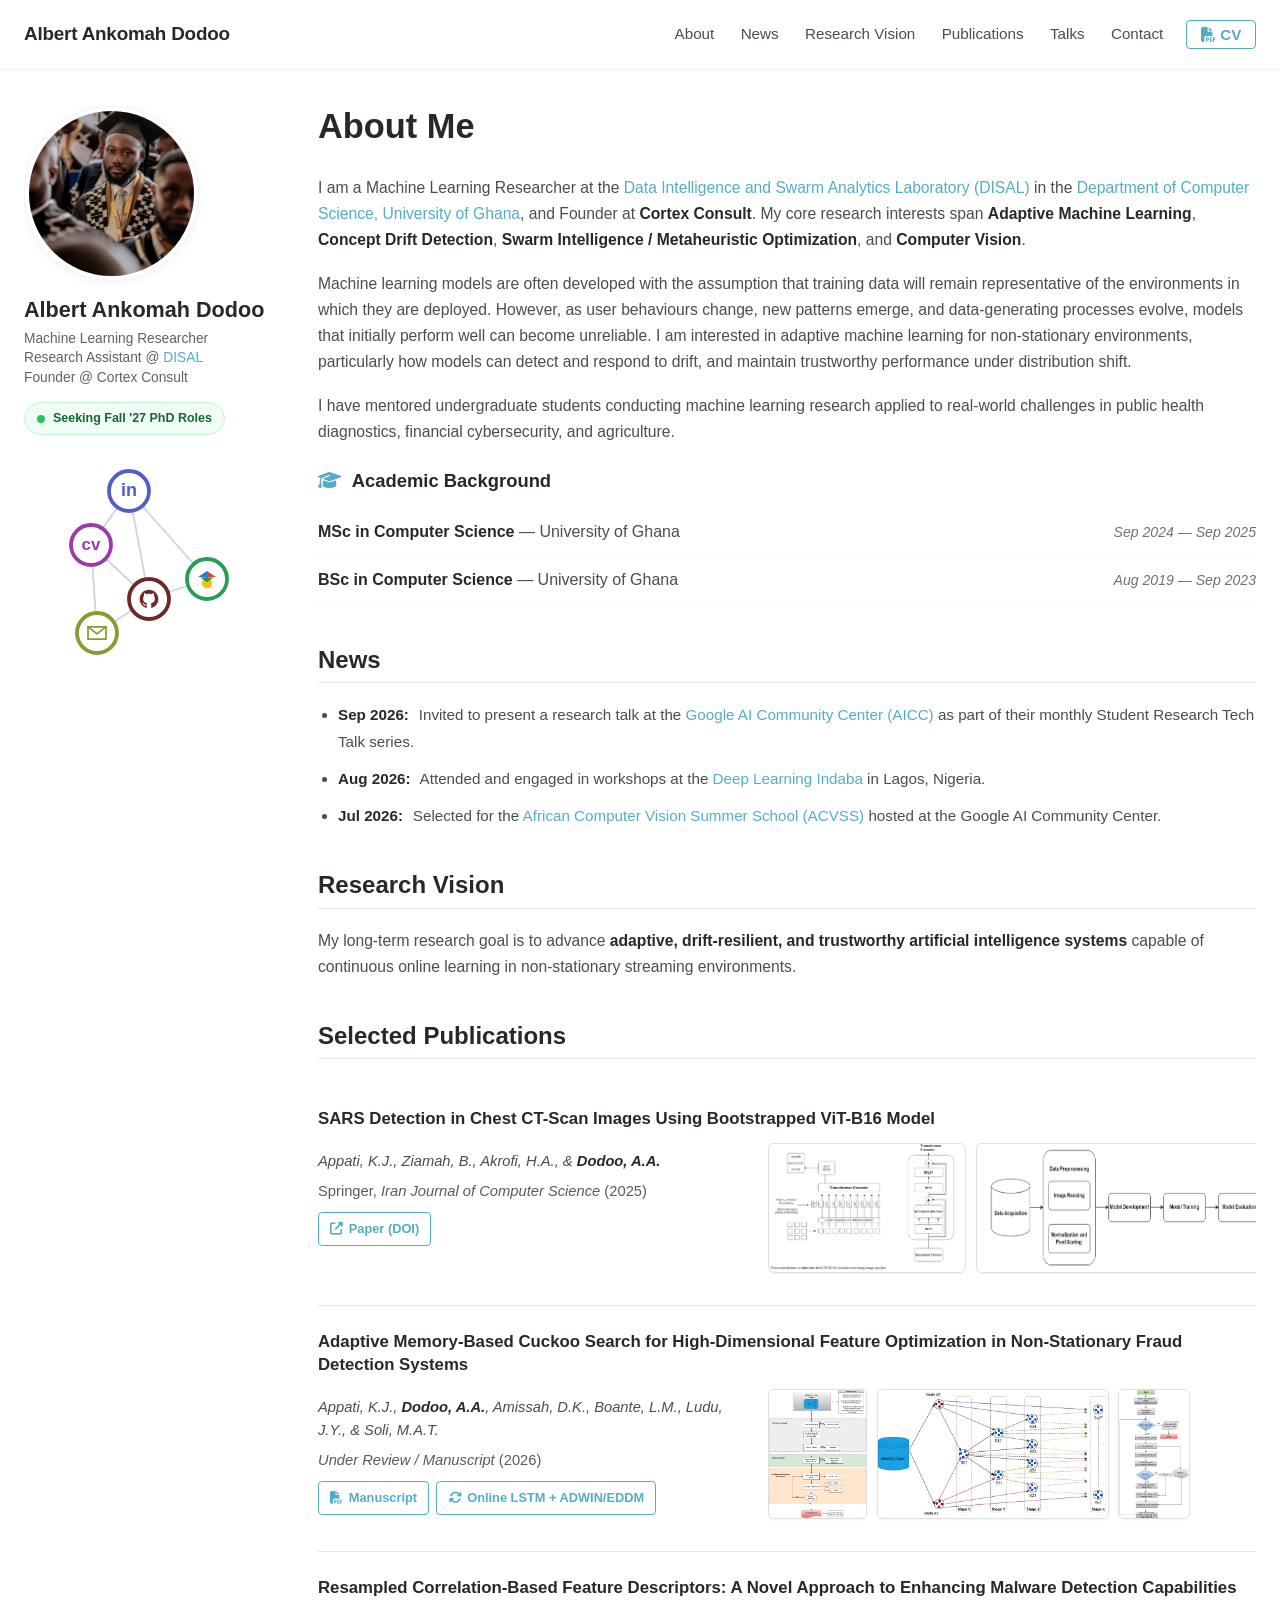
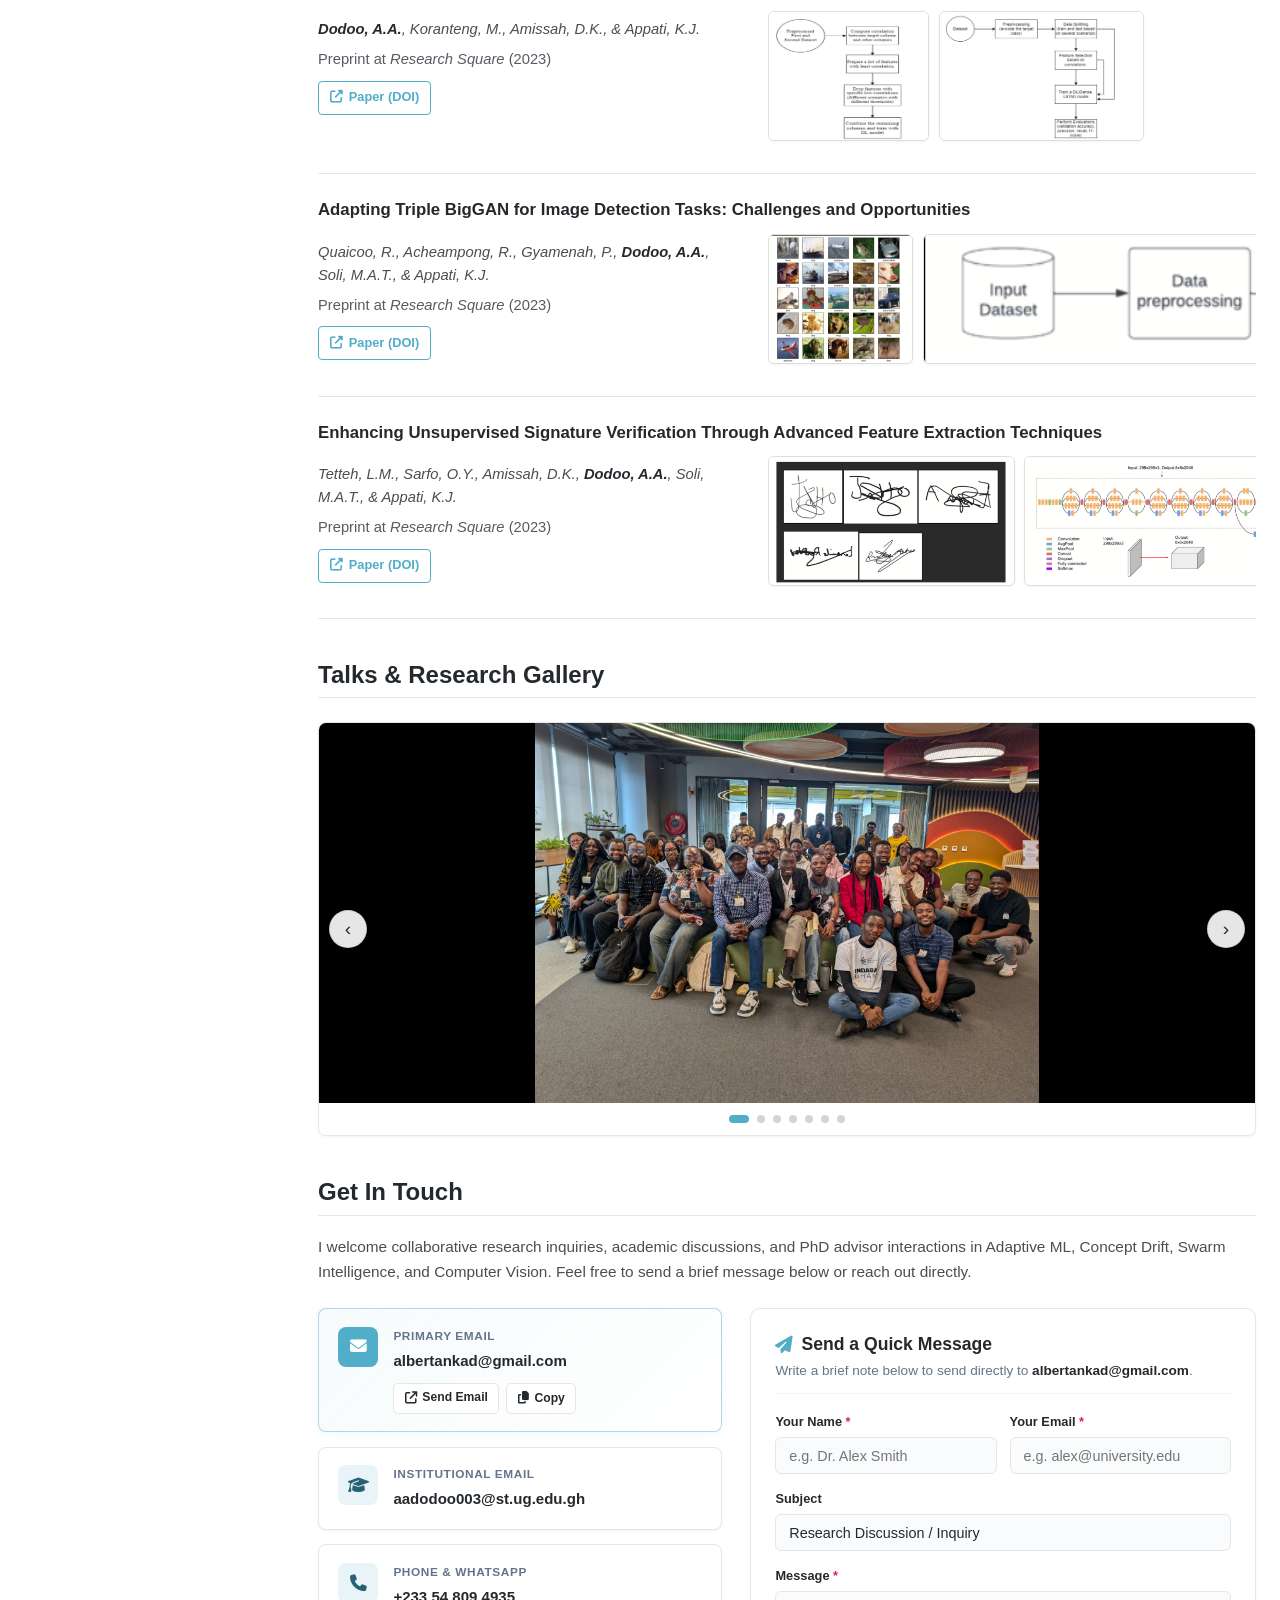
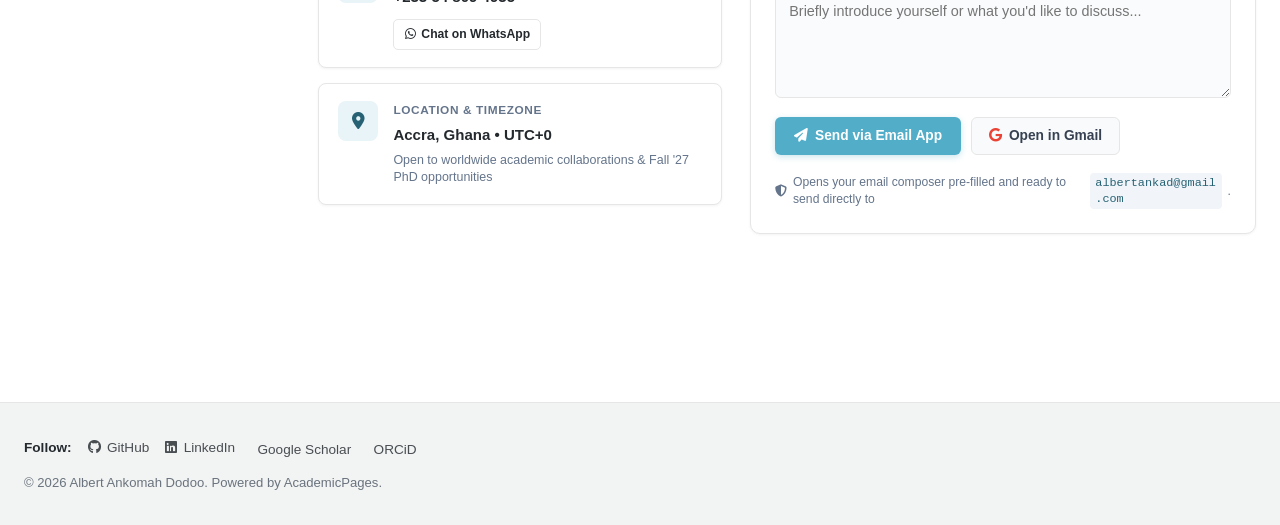
==== index.html @ daed8f9b "Add project gallery images to BigGAN and Signature Verification publications" ====
<!DOCTYPE html>
<html lang="en">

<head>
    <meta charset="utf-8">
    <meta name="viewport" content="width=device-width, initial-scale=1.0">
    <title>About Me - Albert Ankomah Dodoo</title>
    <meta name="description" content="Academic portfolio and research profile of Albert Ankomah Dodoo — Machine Learning Researcher specializing in Adaptive Learning, Concept Drift, Swarm Intelligence, and Computer Vision.">
    <meta name="author" content="Albert Ankomah Dodoo">

    <!-- Open Graph SEO -->
    <meta property="og:locale" content="en-US">
    <meta property="og:site_name" content="Albert Ankomah Dodoo">
    <meta property="og:title" content="About Me - Albert Ankomah Dodoo">
    <meta property="og:description" content="Machine Learning Researcher | Adaptive ML, Swarm Intelligence, Concept Drift Detection, and Computer Vision. Exploring Fall '27 PhD Opportunities.">
    <meta property="og:type" content="website">

    <!-- Font Awesome & Academicons -->
    <link rel="stylesheet" href="https://cdnjs.cloudflare.com/ajax/libs/font-awesome/6.5.1/css/all.min.css" integrity="sha512-DTOQO9RWCH3ppGqcWaEA1BIZOC6xxalwEsw9c2QQeAIftl+Vegovlnee1c9QX4TctnWMn13TZye+giMm8e2LwA==" crossorigin="anonymous" referrerpolicy="no-referrer" />
    <link rel="stylesheet" href="https://cdn.jsdelivr.net/gh/jpswalsh/academicons@1/css/academicons.min.css">

    <!-- Anti-Cache Meta Tags -->
    <meta http-equiv="Cache-Control" content="no-cache, no-store, must-revalidate">
    <meta http-equiv="Pragma" content="no-cache">
    <meta http-equiv="Expires" content="0">

    <!-- Main Stylesheet (Versioned to break browser caching) -->
    <link rel="stylesheet" href="style.css?v=4.2">
</head>

<body>
    <!-- Top Fixed Masthead (Navbar) -->
    <div class="masthead">
        <div class="masthead__inner-wrap">
            <div class="masthead__menu">
                <nav id="site-nav" class="greedy-nav">
                    <a class="masthead-title" href="#">Albert Ankomah Dodoo</a>
                    <button class="nav-toggle-btn" id="nav-toggle-btn" aria-label="Toggle navigation menu">
                        <i class="fas fa-bars"></i>
                    </button>
                    <ul class="visible-links" id="nav-menu">
                        <li><a href="#about">About</a></li>
                        <li><a href="#news">News</a></li>
                        <li><a href="#research-vision">Research Vision</a></li>
                        <li><a href="#publications">Publications</a></li>
                        <li><a href="#talks">Talks</a></li>
                        <li><a href="#contact">Contact</a></li>
                        <li><a href="Curriculum Vitae_Albert Ankomah Dodoo.pdf" target="_blank" class="cv-link-btn"><i class="fas fa-file-pdf"></i> CV</a></li>
                    </ul>
                </nav>
            </div>
        </div>
    </div>

    <!-- Main Layout: Sticky Sidebar + Main Reading Content -->
    <div id="main" role="main">
        <!-- Sticky Author Sidebar -->
        <aside class="sidebar sticky">
            <div class="sidebar-inner-wrap" itemscope itemtype="http://schema.org/Person">
                <div class="author__avatar">
                    <img src="Grad.jpeg" alt="Albert Ankomah Dodoo" itemprop="image">
                </div>

                <div class="author__content">
                    <h3 class="author__name" itemprop="name">Albert Ankomah Dodoo</h3>
                    <p class="author__bio" itemprop="description">
                        Machine Learning Researcher<br>
                        Research Assistant @ <a href="https://disal.org/" target="_blank" rel="noopener">DISAL</a><br>
                        Founder @ Cortex Consult
                    </p>
                    <div class="phd-badge" title="Actively exploring PhD positions">
                        <span class="status-dot"></span>
                        <span>Seeking Fall '27 PhD Roles</span>
                    </div>
                </div>
                <!-- Interactive Constellation Network Graph -->
                <div class="constellation-widget" id="constellation-widget">
                    <div class="constellation-widget__canvas-wrap">
                        <canvas id="constellation-canvas" width="240" height="205" role="application" aria-label="Interactive contact and social network. Drag nodes to interact, click to open profile."></canvas>
                        <div id="constellation-tooltip" class="constellation-tooltip" aria-hidden="true"></div>
                    </div>

                </div>

                <!-- Accessible Links for SEO & Screen Readers -->
                <div class="sr-only">
                    <ul>
                        <li><a href="https://www.linkedin.com/in/albert-ankomah-dodoo/">LinkedIn</a></li>
                        <li><a href="Curriculum Vitae_Albert Ankomah Dodoo.pdf">Curriculum Vitae</a></li>
                        <li><a href="https://scholar.google.com/citations?user=8UJVMjUAAAAJ&hl=en&oi=ao">Google Scholar</a></li>
                        <li><a href="https://github.com/nanafork">GitHub</a></li>
                        <li><a href="mailto:albertankad@gmail.com">Email</a></li>
                        <li><a href="https://orcid.org/my-orcid?orcid=0009-0005-5912-2699">ORCiD</a></li>
                    </ul>
                </div>
            </div>
        </aside>

        <!-- Main Page Content -->
        <article class="page" itemscope itemtype="http://schema.org/CreativeWork">
            <div class="page__inner-wrap">
                <header>
                    <h1 class="page__title" id="about" itemprop="headline">About Me</h1>
                </header>

                <section class="page__content" itemprop="text">
                    <!-- Bio Introduction -->
                    <p>
                        I am a Machine Learning Researcher at the <a href="https://disal.org/" target="_blank" rel="noopener">Data Intelligence and Swarm Analytics Laboratory (DISAL)</a> in the <a href="https://dcs.ug.edu.gh/" target="_blank" rel="noopener">Department of Computer Science, University of Ghana</a>, and Founder at <strong>Cortex Consult</strong>. My core research interests span <strong>Adaptive Machine Learning</strong>, <strong>Concept Drift Detection</strong>, <strong>Swarm Intelligence / Metaheuristic Optimization</strong>, and <strong>Computer Vision</strong>.
                    </p>
                    <p>
                        Machine learning models are often developed with the assumption that training data will remain representative of the environments in which they are deployed. However, as user behaviours change, new patterns emerge, and data-generating processes evolve, models that initially perform well can become unreliable. I am interested in adaptive machine learning for non-stationary environments, particularly how models can detect and respond to drift, and maintain trustworthy performance under distribution shift.
                    </p>
                    <p>
                        I have mentored undergraduate students conducting machine learning research applied to real-world challenges in public health diagnostics, financial cybersecurity, and agriculture.
                    </p>

                    <!-- Academic Background -->
                    <div class="academic-background">
                        <h3 style="margin-top: 1.5rem; margin-bottom: 0.5rem;"><i class="fa-solid fa-graduation-cap" style="color: var(--primary-color); margin-right: 0.4rem;"></i> Academic Background</h3>
                        <ul class="academic-list">
                            <li class="academic-item">
                                <div>
                                    <span class="academic-degree">MSc in Computer Science</span> &mdash;
                                    <span class="academic-sub">University of Ghana</span>
                                </div>
                                <span class="academic-date">Sep 2024 &mdash; Sep 2025</span>
                            </li>
                            <li class="academic-item">
                                <div>
                                    <span class="academic-degree">BSc in Computer Science</span> &mdash;
                                    <span class="academic-sub">University of Ghana</span>
                                </div>
                                <span class="academic-date">Aug 2019 &mdash; Sep 2023</span>
                            </li>
                        </ul>
                    </div>

                    <!-- News Section -->
                    <h2 id="news" class="section-anchor">News</h2>
                    <ul class="news-list">
                        <li>
                            <span class="news-date">Sep 2026:</span>
                            Invited to present a research talk at the <a href="https://research.google/" target="_blank" rel="noopener">Google AI Community Center (AICC)</a> as part of their monthly Student Research Tech Talk series.
                        </li>
                        <li>
                            <span class="news-date">Aug 2026:</span>
                            Attended and engaged in workshops at the <a href="https://deeplearningindaba.com/" target="_blank" rel="noopener">Deep Learning Indaba</a> in Lagos, Nigeria.
                        </li>
                        <li>
                            <span class="news-date">Jul 2026:</span>
                            Selected for the <a href="https://www.acvss.ai/" target="_blank" rel="noopener">African Computer Vision Summer School (ACVSS)</a> hosted at the Google AI Community Center.
                        </li>
                    </ul>

                    <!-- Research Vision Section -->
                    <h2 id="research-vision" class="section-anchor">Research Vision</h2>
                    <p>
                        My long-term research goal is to advance <strong>adaptive, drift-resilient, and trustworthy artificial intelligence systems</strong> capable of continuous online learning in non-stationary streaming environments.
                    </p>

                    <!-- Selected Publications Section -->
                    <h2 id="publications" class="section-anchor">Selected Publications</h2>
                    <div class="selected-publications">

                        <!-- Publication 1 -->
                        <article class="publication">
                            <h4 class="publication__title">SARS Detection in Chest CT-Scan Images Using Bootstrapped ViT-B16 Model</h4>
                            <div class="publication__info">
                                <p class="pub-authors">
                                    <i>Appati, K.J., Ziamah, B., Akrofi, H.A., &amp; <strong>Dodoo, A.A.</strong></i>
                                </p>
                                <p class="pub-venue">
                                    Springer, <em>Iran Journal of Computer Science</em> (2025)
                                </p>
                                <div class="pub-links">
                                    <a href="https://doi.org/10.1007/s42044-025-00231-1" target="_blank" rel="noopener" class="pub-link-badge">
                                        <i class="fas fa-external-link-alt"></i> Paper (DOI)
                                    </a>
                                </div>
                            </div>
                            <div class="project-gallery">
                                <img src="ViT Architecture.png" alt="ViT Architecture" class="enlargeable-img" title="Click to enlarge">
                                <img src="pipeline_sars.png" alt="SARS Pipeline" class="enlargeable-img" title="Click to enlarge">
                                <img src="covid ct.png" alt="Chest CT Scans" class="enlargeable-img" title="Click to enlarge">
                            </div>
                        </article>

                        <!-- Publication 2 -->
                        <article class="publication">
                            <h4 class="publication__title">Adaptive Memory-Based Cuckoo Search for High-Dimensional Feature Optimization in Non-Stationary Fraud Detection Systems</h4>
                            <div class="publication__info">
                                <p class="pub-authors">
                                    <i>Appati, K.J., <strong>Dodoo, A.A.</strong>, Amissah, D.K., Boante, L.M., Ludu, J.Y., &amp; Soli, M.A.T.</i>
                                </p>
                                <p class="pub-venue">
                                    <em>Under Review / Manuscript</em> (2026)
                                </p>
                                <div class="pub-links">
                                    <a href="Adaptive Memory Based Cuckoo Search for High Dimensional Feature Optimization in Non Stationary Fraud Detection Systems_MANUSCRIPT.pdf" target="_blank" rel="noopener" class="pub-link-badge"><i class="fas fa-file-pdf"></i> Manuscript</a>
                                    <span class="pub-link-badge"><i class="fas fa-sync-alt"></i> Online LSTM + ADWIN/EDDM</span>
                                </div>
                            </div>
                            <div class="project-gallery">
                                <img src="Pipeline-of-drift-architecture.jpg" alt="Drift Architecture Pipeline" class="enlargeable-img" title="Click to enlarge">
                                <img src="MastersRD-MAHAKIL.jpg" alt="MAHAKIL Oversampling Process" class="enlargeable-img" title="Click to enlarge">
                                <img src="MastersRD-Memory-Based-Cuckoo-Search-Optimization.jpg" alt="Memory-Based Cuckoo Search" class="enlargeable-img" title="Click to enlarge">
                            </div>
                        </article>

                        <!-- Publication 3 -->
                        <article class="publication">
                            <h4 class="publication__title">Resampled Correlation-Based Feature Descriptors: A Novel Approach to Enhancing Malware Detection Capabilities</h4>
                            <div class="publication__info">
                                <p class="pub-authors">
                                    <i><strong>Dodoo, A.A.</strong>, Koranteng, M., Amissah, D.K., &amp; Appati, K.J.</i>
                                </p>
                                <p class="pub-venue">
                                    Preprint at <em>Research Square</em> (2023)
                                </p>
                                <div class="pub-links">
                                    <a href="https://doi.org/10.21203/rs.3.rs-4219089/v1" target="_blank" rel="noopener" class="pub-link-badge">
                                        <i class="fas fa-external-link-alt"></i> Paper (DOI)
                                    </a>
                                </div>
                            </div>
                            <div class="project-gallery">
                                <img src="feature_selection.png" alt="Feature Selection Methodology" class="enlargeable-img" title="Click to enlarge">
                                <img src="methodology_correlation.png" alt="Correlation Descriptors" class="enlargeable-img" title="Click to enlarge">
                            </div>
                        </article>

                        <!-- Publication 4 -->
                        <article class="publication">
                            <h4 class="publication__title">Adapting Triple BigGAN for Image Detection Tasks: Challenges and Opportunities</h4>
                            <div class="publication__info">
                                <p class="pub-authors">
                                    <i>Quaicoo, R., Acheampong, R., Gyamenah, P., <strong>Dodoo, A.A.</strong>, Soli, M.A.T., &amp; Appati, K.J.</i>
                                </p>
                                <p class="pub-venue">
                                    Preprint at <em>Research Square</em> (2023)
                                </p>
                                <div class="pub-links">
                                    <a href="https://doi.org/10.21203/rs.3.rs-4262097/v1" target="_blank" rel="noopener" class="pub-link-badge">
                                        <i class="fas fa-external-link-alt"></i> Paper (DOI)
                                    </a>
                                </div>
                            </div>
                            <div class="project-gallery">
                                <img src="Methodology BigGAN.png" alt="Triple BigGAN Methodology" class="enlargeable-img" title="Click to enlarge">
                                <img src="Cifar 10.png" alt="CIFAR-10 Experiments" class="enlargeable-img" title="Click to enlarge">
                            </div>
                        </article>

                        <!-- Publication 5 -->
                        <article class="publication">
                            <h4 class="publication__title">Enhancing Unsupervised Signature Verification Through Advanced Feature Extraction Techniques</h4>
                            <div class="publication__info">
                                <p class="pub-authors">
                                    <i>Tetteh, L.M., Sarfo, O.Y., Amissah, D.K., <strong>Dodoo, A.A.</strong>, Soli, M.A.T., &amp; Appati, K.J.</i>
                                </p>
                                <p class="pub-venue">
                                    Preprint at <em>Research Square</em> (2023)
                                </p>
                                <div class="pub-links">
                                    <a href="https://doi.org/10.21203/rs.3.rs-4249016/v1" target="_blank" rel="noopener" class="pub-link-badge">
                                        <i class="fas fa-external-link-alt"></i> Paper (DOI)
                                    </a>
                                </div>
                            </div>
                            <div class="project-gallery">
                                <img src="sig.png" alt="Signature Verification Feature Analysis" class="enlargeable-img" title="Click to enlarge">
                                <img src="Sigveri.png" alt="Unsupervised Signature Verification Methodology" class="enlargeable-img" title="Click to enlarge">
                            </div>
                        </article>

                    </div>


                    <!-- Talks & Gallery Section -->
                    <h2 id="talks" class="section-anchor">Talks &amp; Research Gallery</h2>

                    <div class="talks-carousel">
                        <button class="carousel-nav-btn carousel-prev" id="carousel-prev" aria-label="Previous slide">&#8249;</button>
                        
                        <div class="talks-track-wrap">
                            <div class="talks-track" id="carousel-track">
                                <div class="talks-slide">
                                    <img src="AICC Research Talk 1.jpeg" alt="Research Talk at Google AICC" class="enlargeable-img">
                                </div>
                                <div class="talks-slide">
                                    <img src="AICC Research Talk 2.jpeg" alt="Interactive Research Discussion at Google AICC" class="enlargeable-img">
                                </div>
                                <div class="talks-slide">
                                    <img src="AICC Research Talk 3.jpeg" alt="Presentation Slides at Google AICC" class="enlargeable-img">
                                </div>
                                <div class="talks-slide">
                                    <img src="Research Talk 4.jpeg" alt="Academic Research Engagement" class="enlargeable-img">
                                </div>
                                <div class="talks-slide">
                                    <img src="Research Talk 5.jpeg" alt="Research Seminar Discussion" class="enlargeable-img">
                                </div>
                                <div class="talks-slide">
                                    <img src="Research Talk 6.jpeg" alt="Academic Conference Session" class="enlargeable-img">
                                </div>
                                <div class="talks-slide">
                                    <img src="Research Talk 7.jpeg" alt="Research Collaboration" class="enlargeable-img">
                                </div>
                            </div>
                        </div>

                        <button class="carousel-nav-btn carousel-next" id="carousel-next" aria-label="Next slide">&#8250;</button>

                        <div class="carousel-dots" id="carousel-dots"></div>
                    </div>

                    <!-- Contact Section -->
                    <h2 id="contact" class="section-anchor">Get In Touch</h2>
                    <p class="contact-intro">
                        I welcome collaborative research inquiries, academic discussions, and PhD advisor interactions in Adaptive ML, Concept Drift, Swarm Intelligence, and Computer Vision. Feel free to send a brief message below or reach out directly.
                    </p>

                    <div class="contact-wrapper">
                        <!-- Direct Contact Cards -->
                        <div class="contact-info-cards">
                            <!-- Primary Email Card -->
                            <div class="contact-card contact-card--primary">
                                <div class="contact-card__icon">
                                    <i class="fas fa-envelope"></i>
                                </div>
                                <div class="contact-card__content">
                                    <span class="contact-card__label">Primary Email</span>
                                    <a href="mailto:albertankad@gmail.com" class="contact-card__value">albertankad@gmail.com</a>
                                    <div class="contact-card__actions">
                                        <a href="mailto:albertankad@gmail.com" class="contact-action-btn" title="Open Mail App">
                                            <i class="fas fa-arrow-up-right-from-square"></i> Send Email
                                        </a>
                                        <button type="button" class="contact-action-btn copy-email-btn" data-email="albertankad@gmail.com" title="Copy to clipboard">
                                            <i class="fas fa-copy"></i> <span>Copy</span>
                                        </button>
                                    </div>
                                </div>
                            </div>

                            <!-- Institutional / Student Email -->
                            <div class="contact-card">
                                <div class="contact-card__icon">
                                    <i class="fas fa-graduation-cap"></i>
                                </div>
                                <div class="contact-card__content">
                                    <span class="contact-card__label">Institutional Email</span>
                                    <a href="mailto:aadodoo003@st.ug.edu.gh" class="contact-card__value">aadodoo003@st.ug.edu.gh</a>
                                </div>
                            </div>

                            <!-- Phone & WhatsApp -->
                            <div class="contact-card">
                                <div class="contact-card__icon">
                                    <i class="fas fa-phone"></i>
                                </div>
                                <div class="contact-card__content">
                                    <span class="contact-card__label">Phone &amp; WhatsApp</span>
                                    <a href="tel:+233548094935" class="contact-card__value">+233 54 809 4935</a>
                                    <div class="contact-card__actions">
                                        <a href="https://wa.me/233548094935" target="_blank" rel="noopener" class="contact-action-btn whatsapp-btn">
                                            <i class="fab fa-whatsapp"></i> Chat on WhatsApp
                                        </a>
                                    </div>
                                </div>
                            </div>

                            <!-- Location & Availability -->
                            <div class="contact-card">
                                <div class="contact-card__icon">
                                    <i class="fas fa-location-dot"></i>
                                </div>
                                <div class="contact-card__content">
                                    <span class="contact-card__label">Location &amp; Timezone</span>
                                    <span class="contact-card__value">Accra, Ghana &bull; UTC+0</span>
                                    <span class="contact-card__subtext">Open to worldwide academic collaborations &amp; Fall '27 PhD opportunities</span>
                                </div>
                            </div>
                        </div>

                        <!-- Quick Email Form -->
                        <div class="contact-form-container">
                            <div class="contact-form-header">
                                <h3><i class="fas fa-paper-plane"></i> Send a Quick Message</h3>
                                <p>Write a brief note below to send directly to <strong>albertankad@gmail.com</strong>.</p>
                            </div>

                            <form id="contact-quick-form" class="contact-form">
                                <div class="form-row">
                                    <div class="form-group">
                                        <label for="contact-name">Your Name <span class="required">*</span></label>
                                        <input type="text" id="contact-name" name="name" required placeholder="e.g. Dr. Alex Smith">
                                    </div>
                                    <div class="form-group">
                                        <label for="contact-email">Your Email <span class="required">*</span></label>
                                        <input type="email" id="contact-email" name="email" required placeholder="e.g. alex@university.edu">
                                    </div>
                                </div>

                                <div class="form-group">
                                    <label for="contact-subject">Subject</label>
                                    <input type="text" id="contact-subject" name="subject" placeholder="e.g. Research Collaboration / PhD Opportunity" value="Research Discussion / Inquiry">
                                </div>

                                <div class="form-group">
                                    <label for="contact-message">Message <span class="required">*</span></label>
                                    <textarea id="contact-message" name="message" rows="4" required placeholder="Briefly introduce yourself or what you'd like to discuss..."></textarea>
                                </div>

                                <div class="form-buttons">
                                    <button type="submit" class="btn-send-email">
                                        <i class="fas fa-paper-plane"></i> Send via Email App
                                    </button>
                                    <button type="button" id="btn-send-gmail" class="btn-send-gmail">
                                        <i class="fab fa-google"></i> Open in Gmail
                                    </button>
                                </div>
                                <p class="form-help-text">
                                    <i class="fas fa-shield-alt"></i> Opens your email composer pre-filled and ready to send directly to <code>albertankad@gmail.com</code>.
                                </p>
                            </form>
                        </div>
                    </div>
                </section>

                <footer class="page__meta"></footer>
            </div>
        </article>
    </div>

    <!-- Lightbox Modal for Full Image Zoom -->
    <div id="lightbox" class="lightbox" role="dialog" aria-modal="true" aria-label="Image Preview">
        <button class="lightbox-close" id="lightbox-close" aria-label="Close image preview">&times;</button>
        <img id="lightbox-img" src="" alt="Enlarged preview">
    </div>

    <!-- Page Footer (AcademicPages Format) -->
    <div class="page__footer">
        <footer>
            <div class="page__footer-follow">
                <ul class="social-icons">
                    <li><strong>Follow:</strong></li>
                    <li><a href="https://github.com/nanafork" target="_blank" rel="noopener"><i class="fab fa-github" aria-hidden="true"></i> GitHub</a></li>
                    <li><a href="https://www.linkedin.com/in/albert-ankomah-dodoo/" target="_blank" rel="noopener"><i class="fab fa-linkedin" aria-hidden="true"></i> LinkedIn</a></li>
                    <li><a href="https://scholar.google.com/citations?user=8UJVMjUAAAAJ&hl=en&oi=ao" target="_blank" rel="noopener"><i class="ai ai-google-scholar" aria-hidden="true"></i> Google Scholar</a></li>
                    <li><a href="https://orcid.org/my-orcid?orcid=0009-0005-5912-2699" target="_blank" rel="noopener"><i class="ai ai-orcid" aria-hidden="true"></i> ORCiD</a></li>
                </ul>
            </div>
            <div class="page__footer-copyright">
                &copy; <span id="year">2026</span> Albert Ankomah Dodoo. Powered by <a href="https://github.com/academicpages/academicpages.github.io" rel="nofollow" target="_blank">AcademicPages</a>.
            </div>
        </footer>
    </div>

    <!-- JavaScript Interactions (Versioned to break browser caching) -->
    <script src="script.js?v=4.2"></script>
</body>

</html>
---- style.css ----
/* ==========================================================================
   ACADEMICPAGES / MINIMAL MISTAKES STYLING
   Structured for Albert Ankomah Dodoo — matching https://seanliu7081.github.io/
   Pixel-Perfect Responsive & Mobile Optimization (Zero Text Clipping)
   ========================================================================== */

/* ---------- CSS Reset & Base Variables ---------- */
:root {
    --primary-color: #52adc8;
    --primary-dark: #276274;
    --primary-light: #e8f4f8;
    --text-color: #494e52;
    --heading-color: #24292e;
    --border-color: #e6e6e6;
    --border-subtle: #f2f3f3;
    --bg-color: #ffffff;
    --bg-offset: #fafbfc;
    --font-sans: -apple-system, BlinkMacSystemFont, "Segoe UI", Roboto, "Helvetica Neue", Arial, sans-serif;
    --font-mono: Monaco, Consolas, "Courier New", monospace;
    --shadow-sm: 0 1px 3px rgba(0, 0, 0, 0.05);
    --shadow-md: 0 4px 14px rgba(0, 0, 0, 0.08);
    --shadow-lg: 0 8px 24px rgba(0, 0, 0, 0.12);
}

*, *::before, *::after {
    box-sizing: border-box;
}

html {
    scroll-behavior: smooth;
    font-size: 16px;
    width: 100%;
}

body {
    margin: 0;
    padding: 0;
    width: 100%;
    font-family: var(--font-sans);
    color: var(--text-color);
    background-color: var(--bg-color);
    line-height: 1.6;
    -webkit-font-smoothing: antialiased;
    -moz-osx-font-smoothing: grayscale;
    -webkit-text-size-adjust: 100%;
    overflow-wrap: break-word;
    word-wrap: break-word;
    word-break: break-word;
}

/* Global Anti-Clipping Rule — applies to ALL text elements */
h1, h2, h3, h4, h5, h6, p, li, a, span, div, strong, em, i, label, figcaption {
    overflow-wrap: break-word;
    word-wrap: break-word;
    word-break: break-word;
    -webkit-hyphens: auto;
    hyphens: auto;
}

/* ---------- Typography & Base Elements ---------- */
h1, h2, h3, h4, h5, h6 {
    color: var(--heading-color);
    font-weight: 700;
    line-height: 1.3;
    margin-top: 1.5em;
    margin-bottom: 0.5em;
}

h1 { font-size: 2.1rem; }
h2 { font-size: 1.5rem; }
h3 { font-size: 1.15rem; }
h4 { font-size: 1.03rem; }

p {
    margin: 0 0 1.15rem;
    font-size: 0.98rem;
    line-height: 1.65;
}

a {
    color: var(--primary-color);
    text-decoration: none;
    transition: color 0.15s ease-in-out;
}

a:hover {
    color: var(--primary-dark);
    text-decoration: underline;
}

strong {
    color: var(--heading-color);
}

img {
    max-width: 100%;
    height: auto;
    display: block;
}

/* ---------- Top Masthead (Navigation Bar) ---------- */
.masthead {
    position: fixed;
    top: 0;
    left: 0;
    width: 100%;
    height: 70px;
    background-color: #ffffff;
    border-bottom: 1px solid var(--border-subtle);
    z-index: 1000;
    box-shadow: 0 1px 4px rgba(0, 0, 0, 0.03);
    transition: all 0.2s ease-in-out;
}

.masthead__inner-wrap {
    max-width: 1280px;
    width: 100%;
    height: 100%;
    margin-left: auto;
    margin-right: auto;
    padding: 0 1.5rem;
    display: flex;
    align-items: center;
    justify-content: space-between;
}

.masthead__menu {
    width: 100%;
    min-width: 0;
}

.greedy-nav {
    display: flex;
    align-items: center;
    justify-content: space-between;
    width: 100%;
    min-width: 0;
    position: relative;
    background: transparent;
}

.masthead-title {
    font-size: 1.18rem;
    font-weight: 700;
    color: var(--heading-color);
    text-decoration: none;
    letter-spacing: -0.2px;
    white-space: nowrap;
    flex-shrink: 0;
}

.masthead-title:hover {
    color: var(--primary-color);
    text-decoration: none;
}

.visible-links {
    display: flex;
    align-items: center;
    list-style: none;
    margin: 0;
    padding: 0;
    gap: 1.25rem;
}

.visible-links li a {
    color: var(--text-color);
    font-size: 0.95rem;
    font-weight: 500;
    text-decoration: none;
    padding: 0.4rem 0.2rem;
    transition: color 0.15s ease-in-out;
    white-space: nowrap;
}

.visible-links li a:hover {
    color: var(--primary-color);
    text-decoration: none;
}

.cv-link-btn {
    border: 1px solid var(--primary-color);
    padding: 0.3rem 0.85rem !important;
    border-radius: 4px;
    color: var(--primary-color) !important;
    font-weight: 600 !important;
    transition: all 0.15s ease-in-out !important;
}

.cv-link-btn:hover {
    background-color: var(--primary-color);
    color: #ffffff !important;
    text-decoration: none !important;
}

/* Mobile Nav Toggle Button */
.nav-toggle-btn {
    display: none;
    background: transparent;
    border: none;
    cursor: pointer;
    padding: 0.5rem;
    color: var(--heading-color);
    font-size: 1.35rem;
    width: 44px;
    height: 44px;
    align-items: center;
    justify-content: center;
    border-radius: 6px;
    transition: background-color 0.2s ease;
    flex-shrink: 0;
}

.nav-toggle-btn:hover,
.nav-toggle-btn:focus {
    background-color: #f1f5f9;
    outline: none;
}

/* ---------- Main Layout Structure (#main) ---------- */
#main {
    max-width: 1280px;
    width: 100%;
    min-width: 0;
    margin-left: auto;
    margin-right: auto;
    margin-top: 70px;
    padding: 2.25rem 1.5rem 4rem;
    display: flex;
    align-items: flex-start;
    gap: 2.75rem;
    min-height: calc(100vh - 160px);
}

/* ---------- Left Sticky Sidebar (.sidebar) ---------- */
.sidebar,
.sidebar.sticky {
    width: 250px;
    flex-shrink: 0;
    position: -webkit-sticky;
    position: sticky;
    top: 90px;
    align-self: flex-start;
    max-height: calc(100vh - 105px);
    overflow-y: auto;
    margin-bottom: 2rem;
    z-index: 10;
    scrollbar-width: thin;
    scrollbar-color: rgba(0, 0, 0, 0.15) transparent;
}

.sidebar::-webkit-scrollbar {
    width: 4px;
}

.sidebar::-webkit-scrollbar-track {
    background: transparent;
}

.sidebar::-webkit-scrollbar-thumb {
    background: rgba(0, 0, 0, 0.15);
    border-radius: 4px;
}

.sidebar-inner-wrap {
    width: 100%;
}

.author__avatar {
    display: block;
    margin-bottom: 1rem;
}

.author__avatar img {
    width: 175px;
    height: 175px;
    max-width: 175px;
    border-radius: 50%;
    object-fit: cover;
    display: block;
    border: 1px solid var(--border-subtle);
    padding: 4px;
    background: #ffffff;
    box-shadow: 0 2px 10px rgba(0, 0, 0, 0.05);
}

.author__content {
    margin-bottom: 1rem;
    width: 100%;
    min-width: 0;
}

.author__name {
    font-size: 1.35rem;
    font-weight: 700;
    color: var(--heading-color);
    margin: 0 0 0.35rem;
    line-height: 1.2;
}

.author__bio {
    font-size: 0.86rem;
    color: #5c6266;
    margin: 0;
    line-height: 1.45;
}

/* PhD Status Indicator */
.phd-badge {
    display: inline-flex;
    align-items: center;
    gap: 0.5rem;
    background-color: #f0fdf4;
    border: 1px solid #bbf7d0;
    color: #166534;
    font-size: 0.78rem;
    font-weight: 600;
    padding: 0.35rem 0.75rem;
    border-radius: 20px;
    margin-top: 0.85rem;
    margin-bottom: 0.5rem;
    max-width: 100%;
}

.status-dot {
    width: 8px;
    height: 8px;
    background-color: #22c55e;
    border-radius: 50%;
    display: inline-block;
    flex-shrink: 0;
    box-shadow: 0 0 0 0 rgba(34, 197, 94, 0.7);
    animation: status-pulse 2s infinite;
}

@keyframes status-pulse {
    0% {
        box-shadow: 0 0 0 0 rgba(34, 197, 94, 0.7);
    }
    70% {
        box-shadow: 0 0 0 6px rgba(34, 197, 94, 0);
    }
    100% {
        box-shadow: 0 0 0 0 rgba(34, 197, 94, 0);
    }
}

.btn-follow {
    display: none;
}

/* Author URLs / Contact & Social Links */
.author__urls {
    list-style: none;
    margin: 0;
    padding: 0.75rem 0 0;
    border-top: 1px solid var(--border-subtle);
    font-size: 0.86rem;
    width: 100%;
}

.author__urls li {
    padding: 0.35rem 0;
    color: var(--text-color);
    display: flex;
    align-items: center;
    min-width: 0;
}

.author__urls li a {
    color: var(--text-color);
    display: inline-flex;
    align-items: center;
    text-decoration: none;
    transition: color 0.15s ease-in-out;
    min-width: 0;
}

.author__urls li a:hover {
    color: var(--primary-color);
    text-decoration: underline;
}

.author__urls .icon-pad-right {
    width: 1.35rem;
    text-align: center;
    margin-right: 0.6rem;
    color: #6a737d;
    flex-shrink: 0;
    font-size: 0.95rem;
}

/* Sidebar Meta Tags (Location & Institution) */
.author__meta-tags {
    display: flex;
    flex-direction: column;
    gap: 0.45rem;
    padding: 0.75rem 0 0.5rem;
    border-top: 1px solid var(--border-subtle);
    font-size: 0.85rem;
    width: 100%;
}

.author__meta-tags .meta-tag {
    display: inline-flex;
    align-items: center;
    gap: 0.55rem;
    color: var(--text-muted);
    text-decoration: none;
    transition: color 0.15s ease-in-out;
    line-height: 1.35;
}

.author__meta-tags a.meta-tag:hover {
    color: var(--primary-color);
    text-decoration: underline;
}

.author__meta-tags .meta-tag i {
    width: 1.15rem;
    text-align: center;
    color: #6a737d;
    flex-shrink: 0;
    font-size: 0.9rem;
}

/* Interactive Constellation Network Widget */
.constellation-widget {
    margin-top: 0.25rem;
    padding-top: 0;
    display: flex;
    flex-direction: column;
    align-items: center;
    justify-content: center;
    width: 100%;
    position: relative;
    user-select: none;
    -webkit-user-select: none;
}

.constellation-widget__canvas-wrap {
    position: relative;
    width: 240px;
    max-width: 100%;
    height: 205px;
    display: flex;
    justify-content: center;
    align-items: center;
    margin: 0 auto;
}

#constellation-canvas {
    display: block;
    width: 240px;
    max-width: 100%;
    height: 205px;
    margin: 0 auto;
    cursor: grab;
    touch-action: none; /* Prevents scroll while dragging nodes on touch */
}

#constellation-canvas.is-dragging {
    cursor: grabbing;
}

.constellation-tooltip {
    position: absolute;
    pointer-events: none;
    opacity: 0;
    transform: translate(-50%, -100%) scale(0.92);
    transition: opacity 0.15s ease-out, transform 0.15s ease-out;
    background: rgba(23, 27, 34, 0.94);
    backdrop-filter: blur(4px);
    color: #ffffff;
    padding: 4px 9px;
    font-size: 0.74rem;
    font-weight: 600;
    letter-spacing: 0.02em;
    border-radius: 6px;
    box-shadow: 0 4px 12px rgba(0, 0, 0, 0.22);
    white-space: nowrap;
    z-index: 20;
}

.constellation-tooltip.is-visible {
    opacity: 1;
    transform: translate(-50%, -100%) scale(1);
}

.constellation-tooltip::after {
    content: '';
    position: absolute;
    top: 100%;
    left: 50%;
    transform: translateX(-50%);
    border-width: 4px;
    border-style: solid;
    border-color: rgba(23, 27, 34, 0.94) transparent transparent transparent;
}

.constellation-widget__hint {
    margin-top: 0.25rem;
    font-size: 0.72rem;
    color: var(--text-muted, #6a737d);
    text-align: center;
    letter-spacing: 0.01em;
    display: flex;
    align-items: center;
    gap: 0.35rem;
    opacity: 0.85;
}

.constellation-widget__hint i {
    font-size: 0.7rem;
    color: var(--primary-color);
}

/* ---------- Main Page Reading Column (.page) ---------- */
.page {
    flex: 1;
    min-width: 0;
    width: 100%;
}

.page__inner-wrap {
    width: 100%;
    min-width: 0;
}

.page__title {
    font-size: 2.15rem;
    font-weight: 700;
    color: var(--heading-color);
    margin-top: 0;
    margin-bottom: 1.25rem;
    line-height: 1.2;
    padding-bottom: 0.5rem;
}

.page__content {
    width: 100%;
    min-width: 0;
}

.section-anchor {
    font-size: 1.5rem;
    font-weight: 700;
    color: var(--heading-color);
    margin-top: 2.5rem;
    margin-bottom: 1.2rem;
    padding-bottom: 0.45rem;
    border-bottom: 1px solid var(--border-color);
    position: relative;
}

/* Academic Background List */
.academic-list {
    list-style: none;
    padding: 0;
    margin: 1rem 0 1.5rem;
    width: 100%;
}

.academic-item {
    padding: 0.65rem 0;
    border-bottom: 1px dashed var(--border-subtle);
    display: flex;
    justify-content: space-between;
    align-items: baseline;
    flex-wrap: wrap;
    gap: 0.5rem;
    width: 100%;
}

.academic-degree {
    font-weight: 600;
    color: var(--heading-color);
}

.academic-sub {
    color: var(--text-color);
}

.academic-date {
    font-size: 0.88rem;
    color: #6a737d;
    font-style: italic;
}

/* News List */
.news-list {
    margin: 1rem 0 1.5rem;
    padding-left: 1.25rem;
    line-height: 1.75;
}

.news-list li {
    margin-bottom: 0.65rem;
    font-size: 0.95rem;
}

.news-date {
    font-weight: 700;
    color: var(--heading-color);
    margin-right: 0.35rem;
}

/* ---------- Selected Publications ---------- */
.selected-publications {
    margin-top: 1.5rem;
    width: 100%;
    min-width: 0;
}

.publication-category {
    margin: 2.25rem 0 0.5rem;
    padding-bottom: 0.55rem;
    border-bottom: 2px solid var(--border-color);
    font-size: 1.08em;
    font-weight: 700;
    color: var(--heading-color);
    line-height: 1.4;
}

.publication {
    display: grid;
    grid-template-columns: minmax(0, 1fr) minmax(0, 52%);
    grid-template-areas: "title title" "info gallery";
    column-gap: clamp(1.25rem, 3vw, 2.25rem);
    row-gap: 0.75rem;
    align-items: center;
    padding: 1.5rem 0;
    border-bottom: 1px solid var(--border-color);
    width: 100%;
    min-width: 0;
}

.publication:not(:has(.project-gallery)):not(:has(.publication__media)) {
    grid-template-columns: 1fr;
    grid-template-areas:
        "title"
        "info";
}

.publication__title {
    grid-area: title;
    margin: 0;
    font-size: 1.05em;
    font-weight: 700;
    line-height: 1.4;
    color: var(--heading-color);
    min-width: 0;
}

.publication__info {
    grid-area: info;
    min-width: 0;
    width: 100%;
    align-self: start;
}

.publication__info p {
    margin: 0.45rem 0;
    font-size: 0.92rem;
    line-height: 1.55;
}

.pub-authors {
    color: var(--text-color);
}

.pub-venue {
    color: #555c63;
}

.publication__media {
    grid-area: gallery;
    width: 100%;
    max-width: 100%;
    min-width: 0;
    margin: 0;
    justify-self: end;
}

.publication__media img {
    display: block;
    width: 100%;
    max-width: 100%;
    height: auto;
    object-fit: contain;
    margin: 0;
    border: 1px solid #dedede;
    border-radius: 6px;
    background: #ffffff;
    box-shadow: var(--shadow-md);
    cursor: pointer;
    transition: transform 0.2s ease, box-shadow 0.2s ease;
}

.publication__media img:hover {
    transform: translateY(-2px);
    box-shadow: var(--shadow-lg);
}

/* Publication Action Badges */
.pub-links {
    margin-top: 0.6rem;
    display: flex;
    flex-wrap: wrap;
    gap: 0.45rem;
}

.pub-link-badge {
    display: inline-flex;
    align-items: center;
    gap: 0.35rem;
    padding: 0.3rem 0.7rem;
    font-size: 0.8rem;
    font-weight: 600;
    border: 1px solid var(--primary-color);
    border-radius: 4px;
    color: var(--primary-color);
    background: transparent;
    text-decoration: none;
    min-height: 34px;
    transition: all 0.15s ease-in-out;
}

.pub-link-badge:hover {
    background: var(--primary-color);
    color: #ffffff;
    text-decoration: none;
}

/* ---------- Selected Projects ---------- */
.projects-container {
    width: 100%;
    min-width: 0;
}

.project-card {
    border-bottom: 1px solid var(--border-color);
    padding: 1.75rem 0;
    display: grid;
    grid-template-columns: minmax(0, 1fr) minmax(0, 52%);
    grid-template-areas: "title title" "info gallery";
    column-gap: clamp(1.25rem, 3vw, 2.25rem);
    row-gap: 0.75rem;
    align-items: center;
    width: 100%;
    min-width: 0;
}

.project-title {
    grid-area: title;
    margin: 0;
    font-size: 1.05em;
    font-weight: 700;
    color: var(--heading-color);
    min-width: 0;
}

.project-info {
    grid-area: info;
    align-self: start;
    min-width: 0;
    width: 100%;
}

.project-info p {
    font-size: 0.92rem;
    line-height: 1.55;
    margin: 0.45rem 0;
}

.project-tag {
    display: inline-block;
    padding: 0.2rem 0.6rem;
    font-size: 0.75rem;
    font-weight: 600;
    border-radius: 4px;
    background-color: var(--primary-light);
    color: var(--primary-dark);
    margin-bottom: 0.5rem;
}

.project-gallery {
    grid-area: gallery;
    display: flex;
    gap: 0.6rem;
    overflow-x: auto;
    -webkit-overflow-scrolling: touch;
    scroll-snap-type: x mandatory;
    padding-bottom: 0.5rem;
    width: 100%;
    min-width: 0;
    scrollbar-width: thin;
    scrollbar-color: #cbd5e1 #f8fafc;
}

.project-gallery::-webkit-scrollbar {
    height: 5px;
}

.project-gallery::-webkit-scrollbar-track {
    background: #f8fafc;
    border-radius: 4px;
}

.project-gallery::-webkit-scrollbar-thumb {
    background: #cbd5e1;
    border-radius: 4px;
}

.project-gallery::-webkit-scrollbar-thumb:hover {
    background: #94a3b8;
}

.project-gallery img {
    height: 130px;
    background: #ffffff;
    width: auto;
    max-width: none;
    object-fit: cover;
    border: 1px solid #dedede;
    border-radius: 6px;
    box-shadow: var(--shadow-sm);
    cursor: pointer;
    flex-shrink: 0;
    scroll-snap-align: start;
    transition: transform 0.2s ease, box-shadow 0.2s ease;
}

.project-gallery img:hover {
    transform: translateY(-2px);
    box-shadow: var(--shadow-md);
}

/* ---------- Talks & Research Photo Gallery ---------- */
.talks-carousel {
    position: relative;
    overflow: hidden;
    margin: 1.5rem 0 2rem;
    border-radius: 8px;
    border: 1px solid var(--border-color);
    box-shadow: var(--shadow-sm);
    background: #ffffff;
    user-select: none;
    -webkit-user-select: none;
    width: 100%;
}

.talks-track-wrap {
    overflow: hidden;
    width: 100%;
}

.talks-track {
    display: flex;
    transition: transform 0.45s cubic-bezier(0.25, 1, 0.5, 1);
    touch-action: pan-y;
    width: 100%;
}

.talks-slide {
    min-width: 100%;
    width: 100%;
    box-sizing: border-box;
    display: flex;
    flex-direction: column;
    align-items: center;
    background: #fafbfc;
}

.talks-slide img {
    max-height: 380px;
    width: 100%;
    max-width: 100%;
    object-fit: contain;
    cursor: pointer;
    background: #000000;
}

.talks-caption {
    padding: 0.85rem 1.25rem;
    font-size: 0.88rem;
    color: var(--text-color);
    background: #ffffff;
    width: 100%;
    border-top: 1px solid var(--border-subtle);
    text-align: center;
}

.carousel-nav-btn {
    position: absolute;
    top: 50%;
    transform: translateY(-50%);
    background: rgba(255, 255, 255, 0.9);
    border: 1px solid rgba(0, 0, 0, 0.1);
    color: #24292e;
    width: 38px;
    height: 38px;
    border-radius: 50%;
    font-size: 1.2rem;
    display: flex;
    align-items: center;
    justify-content: center;
    cursor: pointer;
    box-shadow: 0 2px 8px rgba(0, 0, 0, 0.15);
    transition: all 0.2s ease;
    z-index: 5;
}

.carousel-nav-btn:hover {
    background: #ffffff;
    color: var(--primary-color);
    transform: translateY(-50%) scale(1.05);
}

.carousel-prev { left: 10px; }
.carousel-next { right: 10px; }

.carousel-dots {
    display: flex;
    justify-content: center;
    gap: 0.5rem;
    padding: 0.75rem 0;
    background: #ffffff;
}

.carousel-dot {
    width: 8px;
    height: 8px;
    border-radius: 50%;
    background: #d1d5db;
    border: none;
    padding: 0;
    cursor: pointer;
    transition: all 0.2s ease;
}

.carousel-dot.active {
    background: var(--primary-color);
    width: 20px;
    border-radius: 4px;
}

/* ---------- Affiliations Grid ---------- */
.affiliations-grid {
    display: grid;
    grid-template-columns: repeat(auto-fit, minmax(260px, 1fr));
    gap: 1.25rem;
    margin: 1.5rem 0 2rem;
    width: 100%;
}

.affiliation-item {
    border: 1px solid var(--border-color);
    border-radius: 6px;
    padding: 1.25rem;
    background: #ffffff;
    display: flex;
    align-items: center;
    gap: 1rem;
    box-shadow: var(--shadow-sm);
    min-width: 0;
    transition: transform 0.2s ease, box-shadow 0.2s ease;
}

.affiliation-item:hover {
    transform: translateY(-2px);
    box-shadow: var(--shadow-md);
}

.affiliation-logo {
    width: 50px;
    height: 50px;
    object-fit: contain;
    flex-shrink: 0;
}

.affiliation-text {
    min-width: 0;
    flex: 1;
}

.affiliation-text h4 {
    margin: 0 0 0.2rem;
    font-size: 0.95rem;
    color: var(--heading-color);
}

.affiliation-text p {
    margin: 0;
    font-size: 0.82rem;
    color: #6a737d;
}

/* ---------- Modern Contact Section ---------- */
.contact-intro {
    font-size: 0.96rem;
    color: var(--text-color);
    margin-bottom: 1.5rem;
    line-height: 1.6;
}

.contact-wrapper {
    display: grid;
    grid-template-columns: minmax(0, 1fr) minmax(0, 1.25fr);
    gap: 1.75rem;
    width: 100%;
    min-width: 0;
    margin: 1.5rem 0 2.5rem;
    align-items: start;
}

.contact-info-cards {
    display: flex;
    flex-direction: column;
    gap: 0.9rem;
    width: 100%;
    min-width: 0;
}

.contact-card {
    background: #ffffff;
    border: 1px solid var(--border-color);
    border-radius: 8px;
    padding: 1.1rem 1.2rem;
    display: flex;
    gap: 0.95rem;
    align-items: flex-start;
    box-shadow: var(--shadow-sm);
    transition: transform 0.2s ease, box-shadow 0.2s ease, border-color 0.2s ease;
}

.contact-card:hover {
    box-shadow: var(--shadow-md);
    border-color: #cbd5e1;
}

.contact-card--primary {
    border-color: rgba(82, 173, 200, 0.45);
    background: linear-gradient(135deg, rgba(82, 173, 200, 0.05) 0%, #ffffff 100%);
    box-shadow: 0 2px 8px rgba(82, 173, 200, 0.08);
}

.contact-card__icon {
    width: 40px;
    height: 40px;
    border-radius: 8px;
    background: var(--primary-light);
    color: var(--primary-dark);
    display: flex;
    align-items: center;
    justify-content: center;
    font-size: 1.05rem;
    flex-shrink: 0;
}

.contact-card--primary .contact-card__icon {
    background: var(--primary-color);
    color: #ffffff;
}

.contact-card__content {
    flex: 1;
    min-width: 0;
}

.contact-card__label {
    display: block;
    font-size: 0.74rem;
    text-transform: uppercase;
    letter-spacing: 0.6px;
    font-weight: 700;
    color: #64748b;
    margin-bottom: 0.2rem;
}

.contact-card__value {
    display: block;
    font-size: 0.94rem;
    font-weight: 600;
    color: var(--heading-color);
    text-decoration: none;
    word-break: break-all;
    transition: color 0.15s ease;
}

a.contact-card__value:hover {
    color: var(--primary-color);
    text-decoration: underline;
}

.contact-card__subtext {
    display: block;
    font-size: 0.78rem;
    color: #64748b;
    margin-top: 0.25rem;
    line-height: 1.4;
}

.contact-card__actions {
    display: flex;
    gap: 0.45rem;
    flex-wrap: wrap;
    margin-top: 0.6rem;
}

.contact-action-btn {
    display: inline-flex;
    align-items: center;
    gap: 0.35rem;
    padding: 0.3rem 0.65rem;
    font-size: 0.76rem;
    font-weight: 600;
    border: 1px solid var(--border-color);
    border-radius: 5px;
    background: #ffffff;
    color: var(--heading-color);
    text-decoration: none;
    cursor: pointer;
    transition: all 0.15s ease;
}

.contact-action-btn:hover {
    background: var(--primary-light);
    border-color: var(--primary-color);
    color: var(--primary-dark);
    text-decoration: none;
}

.contact-action-btn.whatsapp-btn:hover {
    background: #e8f8f0;
    border-color: #25d366;
    color: #128c7e;
}

.contact-action-btn.copied {
    background: #e8f8f0;
    border-color: #25d366;
    color: #128c7e;
}

/* Contact Form Container */
.contact-form-container {
    background: #ffffff;
    border: 1px solid var(--border-color);
    border-radius: 10px;
    padding: 1.5rem;
    box-shadow: var(--shadow-sm);
    display: flex;
    flex-direction: column;
}

.contact-form-header {
    margin-bottom: 1.15rem;
    border-bottom: 1px solid var(--border-subtle);
    padding-bottom: 0.75rem;
}

.contact-form-header h3 {
    margin: 0 0 0.3rem;
    font-size: 1.1rem;
    font-weight: 700;
    color: var(--heading-color);
    display: flex;
    align-items: center;
    gap: 0.5rem;
}

.contact-form-header h3 i {
    color: var(--primary-color);
}

.contact-form-header p {
    margin: 0;
    font-size: 0.85rem;
    color: #64748b;
    line-height: 1.45;
}

.contact-form {
    display: flex;
    flex-direction: column;
    gap: 0.9rem;
}

.contact-form .form-row {
    display: grid;
    grid-template-columns: 1fr 1fr;
    gap: 0.8rem;
}

.contact-form .form-group {
    display: flex;
    flex-direction: column;
    gap: 0.3rem;
}

.contact-form label {
    font-size: 0.8rem;
    font-weight: 600;
    color: var(--heading-color);
}

.contact-form label .required {
    color: #e11d48;
}

.contact-form input,
.contact-form textarea {
    width: 100%;
    padding: 0.6rem 0.8rem;
    font-size: 0.9rem;
    font-family: inherit;
    border: 1px solid var(--border-color);
    border-radius: 6px;
    background: #fafbfc;
    color: var(--heading-color);
    transition: all 0.15s ease;
}

.contact-form input:focus,
.contact-form textarea:focus {
    outline: none;
    background: #ffffff;
    border-color: var(--primary-color);
    box-shadow: 0 0 0 3px rgba(82, 173, 200, 0.15);
}

.contact-form textarea {
    resize: vertical;
    min-height: 100px;
    line-height: 1.5;
}

.form-buttons {
    display: flex;
    gap: 0.65rem;
    flex-wrap: wrap;
    margin-top: 0.25rem;
}

.btn-send-email {
    display: inline-flex;
    align-items: center;
    gap: 0.45rem;
    padding: 0.65rem 1.15rem;
    font-size: 0.86rem;
    font-weight: 600;
    color: #ffffff;
    background: var(--primary-color);
    border: none;
    border-radius: 6px;
    cursor: pointer;
    transition: all 0.15s ease;
    box-shadow: 0 2px 6px rgba(82, 173, 200, 0.3);
}

.btn-send-email:hover {
    background: var(--primary-dark);
    transform: translateY(-1px);
    box-shadow: 0 4px 10px rgba(82, 173, 200, 0.4);
}

.btn-send-gmail {
    display: inline-flex;
    align-items: center;
    gap: 0.45rem;
    padding: 0.65rem 1.05rem;
    font-size: 0.86rem;
    font-weight: 600;
    color: #374151;
    background: #f8fafc;
    border: 1px solid var(--border-color);
    border-radius: 6px;
    cursor: pointer;
    transition: all 0.15s ease;
}

.btn-send-gmail i {
    color: #ea4335;
}

.btn-send-gmail:hover {
    background: #f1f5f9;
    border-color: #cbd5e1;
    transform: translateY(-1px);
}

.form-help-text {
    font-size: 0.76rem;
    color: #64748b;
    margin: 0.25rem 0 0;
    line-height: 1.4;
    display: flex;
    align-items: center;
    gap: 0.35rem;
}

.form-help-text code {
    font-size: 0.74rem;
    background: #f1f5f9;
    padding: 0.1rem 0.35rem;
    border-radius: 4px;
    color: var(--primary-dark);
}

/* ---------- Page Footer (AcademicPages Format) ---------- */
.page__footer {
    width: 100%;
    margin-top: 4rem;
    background-color: #f2f3f3;
    border-top: 1px solid #e6e6e6;
    color: #6a737d;
    font-size: 0.85rem;
}

.page__footer footer {
    max-width: 1280px;
    margin-left: auto;
    margin-right: auto;
    padding: 2rem 1.5rem;
}

.page__footer-follow {
    margin-bottom: 0.75rem;
}

.page__footer-follow .social-icons {
    display: flex;
    flex-wrap: wrap;
    align-items: center;
    gap: 1rem;
    list-style: none;
    padding: 0;
    margin: 0;
}

.page__footer-follow .social-icons a {
    color: #494e52;
    text-decoration: none;
    display: inline-flex;
    align-items: center;
    gap: 0.4rem;
}

.page__footer-follow .social-icons a:hover {
    color: var(--primary-color);
    text-decoration: underline;
}

.page__footer-copyright {
    color: #6a737d;
    font-size: 0.82rem;
    line-height: 1.5;
}

.page__footer-copyright a {
    color: #6a737d;
}

.page__footer-copyright a:hover {
    color: var(--primary-color);
}

/* ---------- Lightbox Modal ---------- */
.lightbox {
    position: fixed;
    top: 0;
    left: 0;
    width: 100%;
    height: 100%;
    background-color: rgba(0, 0, 0, 0.9);
    display: flex;
    align-items: center;
    justify-content: center;
    z-index: 2000;
    opacity: 0;
    pointer-events: none;
    transition: opacity 0.25s ease-in-out;
    padding: 1rem;
}

.lightbox.active {
    opacity: 1;
    pointer-events: auto;
}

.lightbox img {
    max-width: 92vw;
    max-height: 85vh;
    border-radius: 4px;
    box-shadow: 0 8px 32px rgba(0, 0, 0, 0.6);
    object-fit: contain;
}

.lightbox-close {
    position: absolute;
    top: 15px;
    right: 15px;
    width: 44px;
    height: 44px;
    display: flex;
    align-items: center;
    justify-content: center;
    font-size: 2.2rem;
    color: #ffffff;
    background: rgba(0, 0, 0, 0.4);
    border: none;
    border-radius: 50%;
    cursor: pointer;
    line-height: 1;
    transition: background-color 0.15s ease, color 0.15s ease;
}

.lightbox-close:hover {
    background-color: rgba(255, 255, 255, 0.2);
    color: var(--primary-color);
}

/* ==========================================================================
   MOBILE & TABLET RESPONSIVE SYSTEM (ZERO TEXT CLIPPING)
   ========================================================================== */

/* ---------- Medium / Split-Screen Screens (641px - 850px) ---------- */
@media (min-width: 641px) and (max-width: 850px) {
    #main {
        gap: 1.5rem;
        padding-left: 1rem;
        padding-right: 1rem;
    }
    .sidebar,
    .sidebar.sticky {
        width: 215px;
    }
    .author__avatar img {
        width: 140px;
        height: 140px;
    }
}

/* ---------- Mobile Phones Stacking (< 640px) ---------- */
@media (max-width: 640px) {
    #main {
        flex-direction: column;
        gap: 1.5rem;
        padding-top: 80px;
        padding-left: 1rem;
        padding-right: 1rem;
        width: 100%;
        box-sizing: border-box;
        overflow-x: hidden;
    }

    .sidebar {
        width: 100%;
        max-width: 100%;
        position: static;
        margin-bottom: 0;
        border-bottom: 1px solid var(--border-color);
        padding-bottom: 1.25rem;
        box-sizing: border-box;
    }

    .sidebar-inner-wrap {
        display: flex;
        flex-direction: column;
        align-items: center;
        text-align: center;
        width: 100%;
        box-sizing: border-box;
    }

    .author__avatar img {
        width: 120px;
        height: 120px;
        max-width: 120px;
        margin: 0 auto 0.75rem;
    }

    .author__name {
        font-size: 1.3rem;
        text-align: center;
    }

    .author__bio {
        font-size: 0.9rem;
        text-align: center;
        line-height: 1.55;
    }

    .phd-badge {
        margin: 0.4rem auto 0.75rem;
        font-size: 0.76rem;
    }

    /* Constellation widget centering & overflow guard on mobile */
    .constellation-widget {
        margin-top: 0.25rem;
        width: 100%;
        max-width: 240px;
        overflow: visible;
    }

    .constellation-widget__canvas-wrap {
        width: 100%;
        max-width: 240px;
    }

    #constellation-canvas {
        width: 100%;
        max-width: 240px;
    }

    .author__meta-tags {
        flex-direction: row;
        justify-content: center;
        flex-wrap: wrap;
        gap: 0.75rem;
    }

    /* Transform contact & social profiles into wrapping pill badges */
    .author__urls {
        display: flex !important;
        flex-wrap: wrap;
        justify-content: center;
        gap: 0.45rem;
        padding: 0.75rem 0 0;
        border-top: 1px solid var(--border-subtle);
        list-style: none;
        width: 100%;
    }

    .author__urls li {
        padding: 0;
        display: inline-flex;
    }

    .author__urls li a,
    .author__urls li span {
        display: inline-flex;
        align-items: center;
        gap: 0.4rem;
        padding: 0.4rem 0.75rem;
        background: #f8fafc;
        border: 1px solid #e2e8f0;
        border-radius: 20px;
        font-size: 0.82rem;
        color: #334155;
        min-height: 34px;
        transition: all 0.15s ease;
    }

    .author__urls li a:hover {
        background: var(--primary-light);
        border-color: var(--primary-color);
        color: var(--primary-dark);
        text-decoration: none;
    }

    .btn-follow {
        display: none !important;
    }

    /* Main content area — full width, no overflow */
    .page {
        width: 100%;
        max-width: 100%;
        min-width: 0;
        box-sizing: border-box;
    }

    .page__inner-wrap {
        width: 100%;
        max-width: 100%;
        min-width: 0;
        box-sizing: border-box;
    }

    .page__content {
        width: 100%;
        max-width: 100%;
        overflow-x: hidden;
    }

    /* Single Column Stacking for Publications */
    .publication {
        display: flex;
        flex-direction: column;
        gap: 0.75rem;
        padding: 1.25rem 0;
        width: 100%;
        box-sizing: border-box;
    }

    .publication__title {
        font-size: 0.98rem;
        line-height: 1.4;
        word-break: break-word;
    }

    .publication__info {
        width: 100%;
        min-width: 0;
    }

    .publication__media {
        max-width: 100%;
        margin-top: 0.35rem;
    }

    .publication__media img {
        box-shadow: var(--shadow-sm);
        width: 100%;
        height: auto;
    }

    /* Single Column Stacking for Projects */
    .project-card {
        display: flex;
        flex-direction: column;
        gap: 0.75rem;
        padding: 1.25rem 0;
        width: 100%;
        box-sizing: border-box;
    }

    .project-gallery {
        margin-top: 0.5rem;
        width: 100%;
        overflow-x: auto;
        -webkit-overflow-scrolling: touch;
    }

    .project-gallery img {
        height: 110px;
    }

    /* Academic item stack */
    .academic-item {
        flex-direction: column;
        align-items: flex-start;
        gap: 0.2rem;
    }

    .academic-degree {
        font-size: 0.92rem;
    }

    .academic-date {
        font-size: 0.8rem;
    }

    /* Publication badges */
    .pub-links {
        gap: 0.4rem;
        flex-wrap: wrap;
    }

    .pub-link-badge {
        font-size: 0.78rem;
        padding: 0.35rem 0.6rem;
        min-height: 32px;
    }

    /* Section headings */
    .page__title {
        font-size: 1.65rem;
        margin-bottom: 0.85rem;
    }

    .section-anchor {
        font-size: 1.25rem;
        margin-top: 1.75rem;
        word-break: break-word;
    }

    /* News list */
    .news-list {
        padding-left: 1rem;
    }

    .news-list li {
        font-size: 0.9rem;
        line-height: 1.6;
        margin-bottom: 0.65rem;
    }
}

/* ---------- Standard Mobile Devices (< 768px) ---------- */
@media (max-width: 768px) {
    .masthead {
        height: 60px;
    }

    .masthead__inner-wrap {
        padding: 0 0.75rem;
    }

    /* KEY FIX: Allow masthead title to wrap instead of clipping */
    .masthead-title {
        font-size: clamp(0.88rem, 4vw, 1.1rem);
        flex-shrink: 1;
        min-width: 0;
        white-space: nowrap;
        overflow: visible;
        text-overflow: clip;
    }

    .nav-toggle-btn {
        display: flex;
    }

    /* Full-screen smooth slide-down mobile nav menu */
    .visible-links {
        display: none;
        position: fixed;
        top: 60px;
        left: 0;
        right: 0;
        width: 100%;
        max-height: calc(100vh - 60px);
        overflow-y: auto;
        background: #ffffff;
        flex-direction: column;
        align-items: stretch;
        padding: 0.75rem 1.25rem 2rem;
        border-bottom: 2px solid var(--border-color);
        box-shadow: 0 12px 30px rgba(0, 0, 0, 0.12);
        gap: 0.25rem;
        z-index: 999;
    }

    .visible-links.active {
        display: flex;
        animation: navFadeIn 0.2s ease-out;
    }

    @keyframes navFadeIn {
        from {
            opacity: 0;
            transform: translateY(-8px);
        }
        to {
            opacity: 1;
            transform: translateY(0);
        }
    }

    .visible-links li {
        width: 100%;
    }

    .visible-links li a {
        display: flex;
        align-items: center;
        width: 100%;
        padding: 0.75rem 0.5rem;
        font-size: 1.02rem;
        font-weight: 500;
        color: var(--heading-color);
        border-bottom: 1px solid var(--border-subtle);
        white-space: normal;
    }

    .visible-links li:last-child a {
        border-bottom: none;
    }

    .cv-link-btn {
        margin-top: 0.5rem;
        justify-content: center;
        text-align: center;
        background: var(--primary-light) !important;
        border-color: var(--primary-color) !important;
        padding: 0.65rem !important;
    }

    /* On phones (<640px), fix main layout to properly stack below nav */
    #main {
        margin-top: 60px;
        padding-top: 1rem;
        padding-left: 1rem;
        padding-right: 1rem;
        padding-bottom: 3rem;
        box-sizing: border-box;
        overflow-x: hidden;
        width: 100%;
    }

    .page__title {
        font-size: 1.65rem;
        margin-bottom: 0.85rem;
    }

    .section-anchor {
        font-size: 1.25rem;
        margin-top: 1.75rem;
        word-break: break-word;
    }

    /* Ensure paragraphs & text blocks don't clip */
    .page__content p,
    .page__content li,
    .project-info p,
    .publication__info p,
    .contact-box p {
        font-size: 0.92rem;
        line-height: 1.6;
        max-width: 100%;
        word-break: break-word;
        overflow-wrap: break-word;
    }

    .pub-links {
        gap: 0.4rem;
        flex-wrap: wrap;
    }

    .pub-link-badge {
        padding: 0.35rem 0.6rem;
        font-size: 0.78rem;
        min-height: 32px;
    }

    /* Carousel Mobile Sizing */
    .talks-slide img {
        max-height: 220px;
        object-fit: cover;
    }

    .carousel-nav-btn {
        width: 32px;
        height: 32px;
        font-size: 1rem;
    }

    .carousel-prev { left: 4px; }
    .carousel-next { right: 4px; }

    /* Affiliations Stack */
    .affiliations-grid {
        grid-template-columns: 1fr;
        gap: 1rem;
    }

    .affiliation-item {
        padding: 1rem;
    }

    /* Contact Modern Layout Stack */
    .contact-wrapper {
        grid-template-columns: 1fr;
        gap: 1.25rem;
    }

    .contact-form .form-row {
        grid-template-columns: 1fr;
    }

    .contact-form-container {
        padding: 1.1rem 0.85rem;
    }

    /* Contact card — prevent email address overflowing */
    .contact-card__value {
        font-size: 0.85rem;
        word-break: break-all;
        overflow-wrap: anywhere;
    }

    .contact-card__actions {
        flex-wrap: wrap;
        gap: 0.4rem;
    }

    .contact-action-btn {
        font-size: 0.78rem;
        padding: 0.3rem 0.55rem;
    }

    .page__footer footer {
        padding: 1.5rem 0.85rem;
    }

    .page__footer-follow .social-icons {
        gap: 0.5rem;
        font-size: 0.82rem;
        flex-wrap: wrap;
        justify-content: center;
    }

    /* News list mobile */
    .news-list {
        padding-left: 0.85rem;
    }

    .news-list li {
        font-size: 0.9rem;
        line-height: 1.6;
        margin-bottom: 0.6rem;
    }
}

/* ---------- Small Phones (< 420px) ---------- */
@media (max-width: 420px) {
    .masthead__inner-wrap {
        padding: 0 0.5rem;
    }

    .masthead-title {
        font-size: clamp(0.78rem, 3.5vw, 0.95rem);
    }

    #main {
        padding-left: 0.65rem;
        padding-right: 0.65rem;
        padding-bottom: 2.5rem;
    }

    .author__avatar img {
        width: 100px;
        height: 100px;
        max-width: 100px;
    }

    .author__name {
        font-size: 1.2rem;
    }

    .author__bio {
        font-size: 0.85rem;
    }

    .page__title {
        font-size: 1.45rem;
    }

    .section-anchor {
        font-size: 1.1rem;
    }

    h3 {
        font-size: 1rem;
    }

    .publication__title,
    .project-title {
        font-size: 0.95rem;
    }

    .publication-category {
        font-size: 0.95rem;
    }

    .talks-slide img {
        max-height: 190px;
    }

    .pub-link-badge {
        width: 100%;
        justify-content: center;
        font-size: 0.78rem;
    }

    .project-gallery img {
        height: 90px;
    }

    /* Constellation widget — full width on tiny screens */
    .constellation-widget {
        max-width: 100%;
    }

    .constellation-widget__canvas-wrap,
    #constellation-canvas {
        max-width: 100%;
    }

    /* Pill badges on very small screens */
    .author__urls li a,
    .author__urls li span {
        padding: 0.3rem 0.6rem;
        font-size: 0.76rem;
        min-height: 30px;
    }

    .affiliation-item {
        padding: 0.85rem;
        gap: 0.65rem;
    }

    .affiliation-logo {
        width: 38px;
        height: 38px;
    }

    .affiliation-text h4 {
        font-size: 0.86rem;
    }

    .affiliation-text p {
        font-size: 0.78rem;
    }

    .form-buttons {
        flex-direction: column;
    }

    .btn-send-email,
    .btn-send-gmail {
        width: 100%;
        justify-content: center;
    }

    /* Contact card — keep email from breaking layout */
    .contact-card {
        padding: 0.85rem 0.9rem;
        gap: 0.7rem;
    }

    .contact-card__icon {
        width: 34px;
        height: 34px;
        font-size: 0.85rem;
    }

    .contact-card__value {
        font-size: 0.82rem;
        word-break: break-all;
        overflow-wrap: anywhere;
    }

    .page__footer footer {
        padding: 1.5rem 0.65rem;
    }

    .page__footer-follow .social-icons {
        gap: 0.4rem;
        font-size: 0.76rem;
        flex-wrap: wrap;
        justify-content: center;
    }
}

/* ---------- Very Small Phones (< 340px) ---------- */
@media (max-width: 340px) {
    .masthead-title {
        font-size: 0.82rem;
    }

    .author__avatar img {
        width: 95px;
        height: 95px;
        max-width: 95px;
    }

    .page__title {
        font-size: 1.35rem;
    }

    .section-anchor {
        font-size: 1.05rem;
    }

    .phd-badge {
        font-size: 0.72rem;
        padding: 0.3rem 0.55rem;
    }

    .publication__title,
    .project-title {
        font-size: 0.92rem;
    }
}
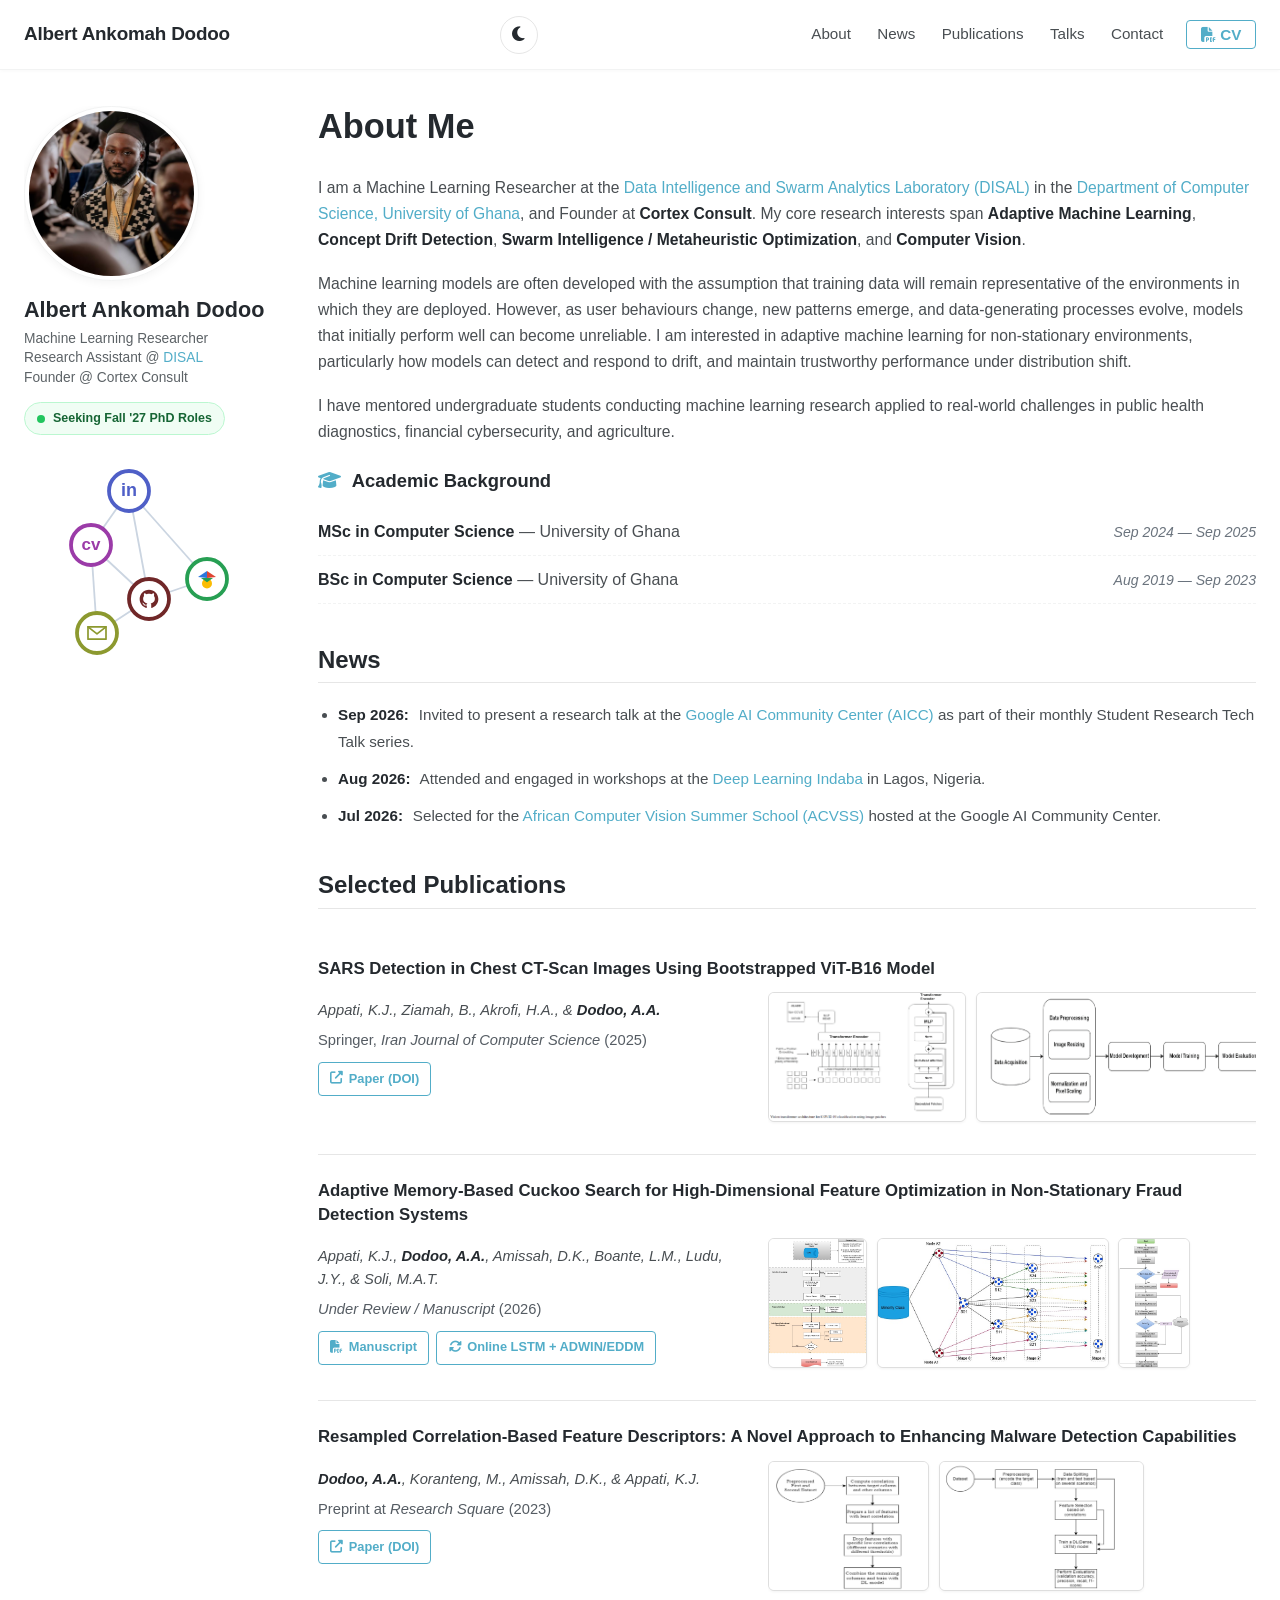
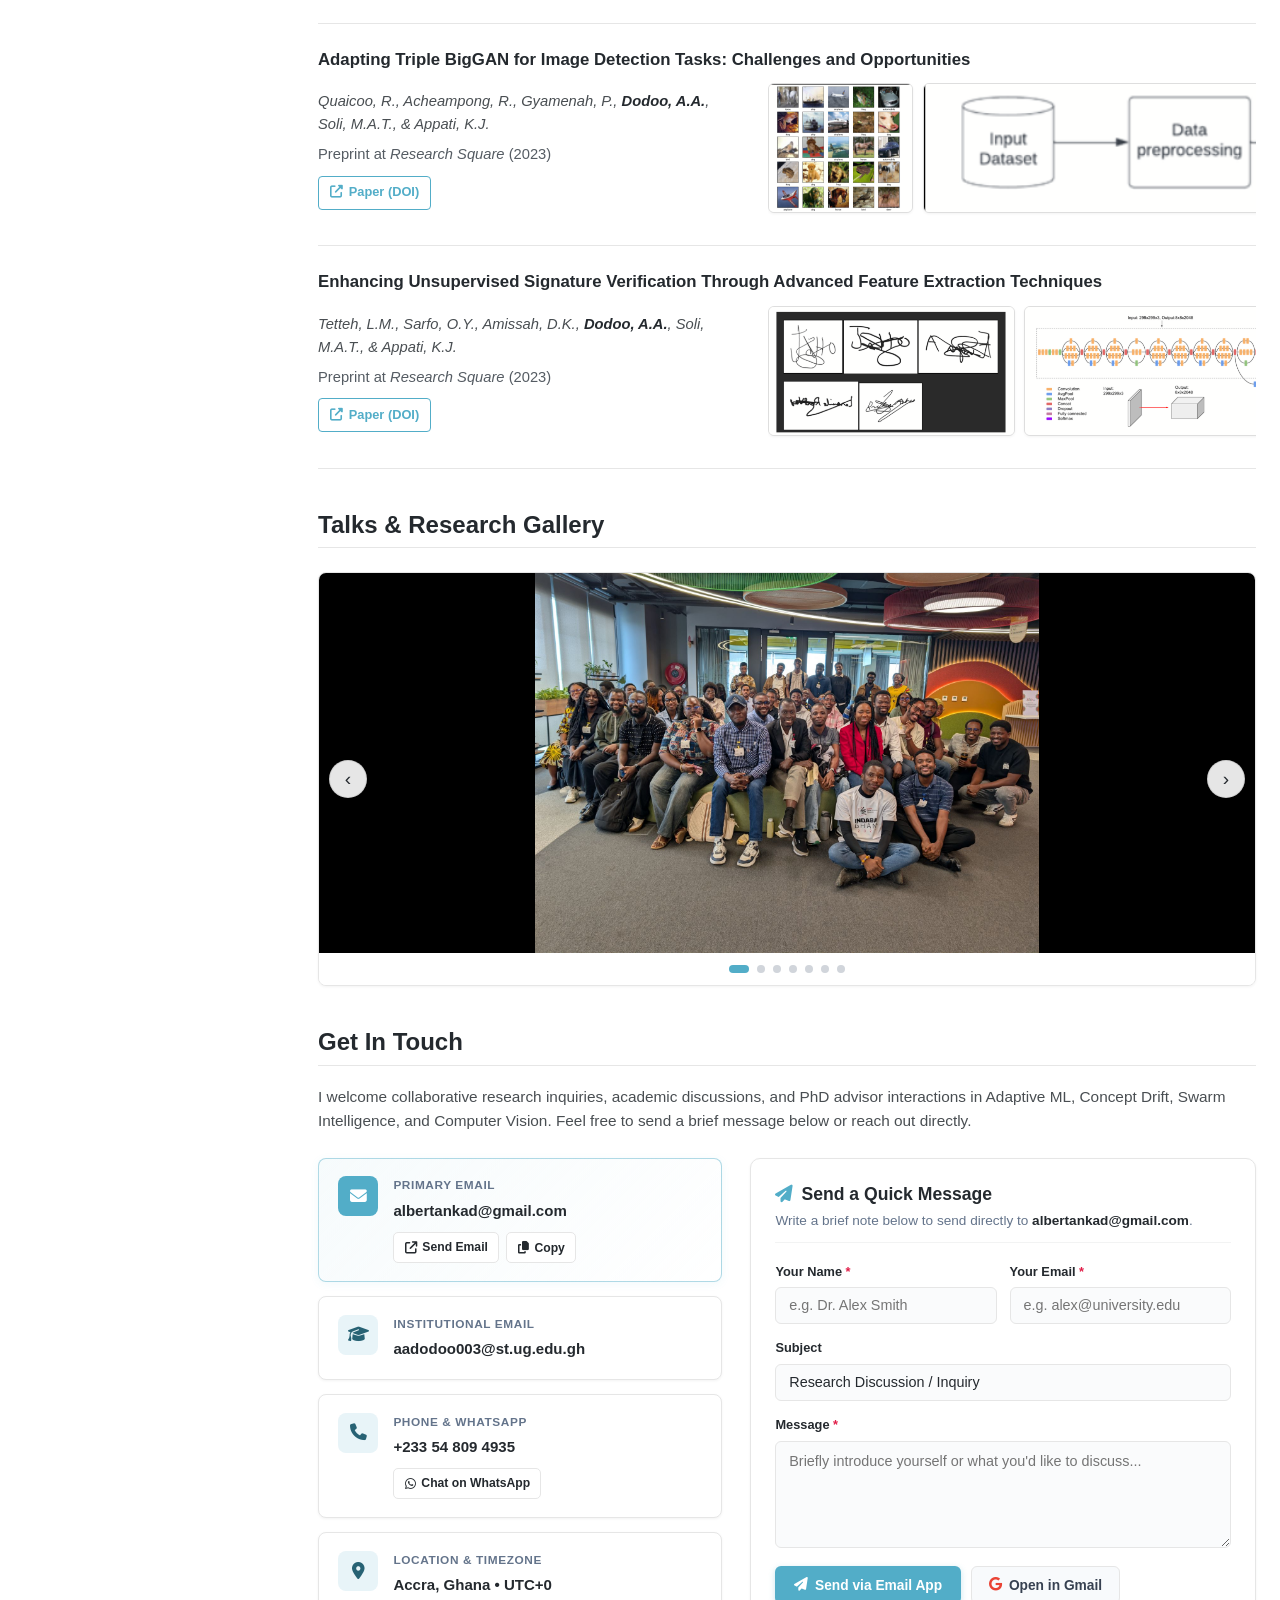
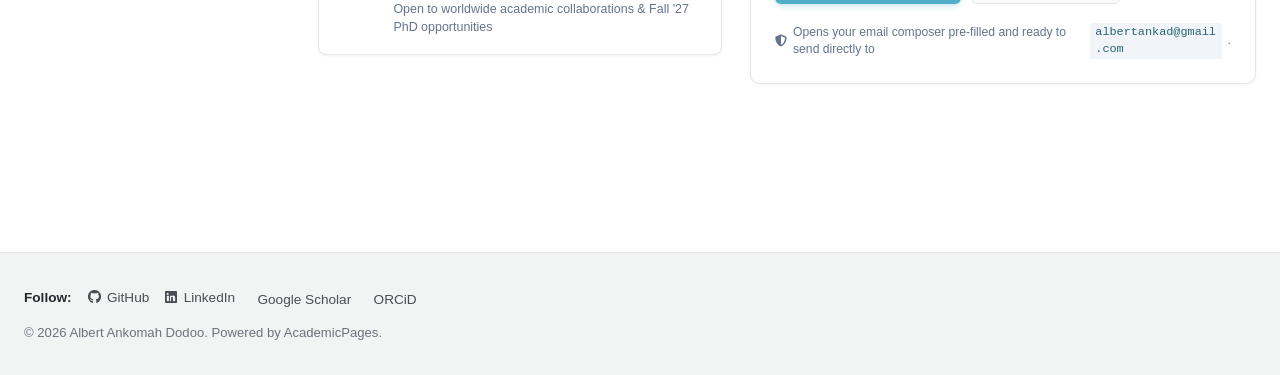
==== commit 00822f9c: "Remove Research Vision section and implement light/dark mode switch" ====
--- a/index.html
+++ b/index.html
@@ -25,7 +25,18 @@
     <meta http-equiv="Expires" content="0">
 
     <!-- Main Stylesheet (Versioned to break browser caching) -->
-    <link rel="stylesheet" href="style.css?v=4.2">
+    <link rel="stylesheet" href="style.css?v=4.3">
+<script>
+        (function() {
+            var savedTheme = localStorage.getItem('theme');
+            var systemDark = window.matchMedia('(prefers-color-scheme: dark)').matches;
+            if (savedTheme === 'dark' || (!savedTheme && systemDark)) {
+                document.documentElement.setAttribute('data-theme', 'dark');
+            } else {
+                document.documentElement.setAttribute('data-theme', 'light');
+            }
+        })();
+    </script>
 </head>
 
 <body>
@@ -35,13 +46,17 @@
             <div class="masthead__menu">
                 <nav id="site-nav" class="greedy-nav">
                     <a class="masthead-title" href="#">Albert Ankomah Dodoo</a>
-                    <button class="nav-toggle-btn" id="nav-toggle-btn" aria-label="Toggle navigation menu">
-                        <i class="fas fa-bars"></i>
-                    </button>
+                    <div class="masthead__actions">
+                        <button class="theme-toggle-btn" id="theme-toggle-btn" aria-label="Toggle dark/light mode" title="Toggle theme">
+                            <i class="fas fa-moon" aria-hidden="true"></i>
+                        </button>
+                        <button class="nav-toggle-btn" id="nav-toggle-btn" aria-label="Toggle navigation menu">
+                            <i class="fas fa-bars"></i>
+                        </button>
+                    </div>
                     <ul class="visible-links" id="nav-menu">
                         <li><a href="#about">About</a></li>
                         <li><a href="#news">News</a></li>
-                        <li><a href="#research-vision">Research Vision</a></li>
                         <li><a href="#publications">Publications</a></li>
                         <li><a href="#talks">Talks</a></li>
                         <li><a href="#contact">Contact</a></li>
@@ -152,12 +167,6 @@
                             Selected for the <a href="https://www.acvss.ai/" target="_blank" rel="noopener">African Computer Vision Summer School (ACVSS)</a> hosted at the Google AI Community Center.
                         </li>
                     </ul>
-
-                    <!-- Research Vision Section -->
-                    <h2 id="research-vision" class="section-anchor">Research Vision</h2>
-                    <p>
-                        My long-term research goal is to advance <strong>adaptive, drift-resilient, and trustworthy artificial intelligence systems</strong> capable of continuous online learning in non-stationary streaming environments.
-                    </p>
 
                     <!-- Selected Publications Section -->
                     <h2 id="publications" class="section-anchor">Selected Publications</h2>
@@ -457,7 +466,7 @@
     </div>
 
     <!-- JavaScript Interactions (Versioned to break browser caching) -->
-    <script src="script.js?v=4.2"></script>
+    <script src="script.js?v=4.3"></script>
 </body>
 
 </html>
--- a/style.css
+++ b/style.css
@@ -10,16 +10,45 @@
     --primary-dark: #276274;
     --primary-light: #e8f4f8;
     --text-color: #494e52;
+    --text-muted: #64748b;
     --heading-color: #24292e;
     --border-color: #e6e6e6;
     --border-subtle: #f2f3f3;
     --bg-color: #ffffff;
     --bg-offset: #fafbfc;
+    --card-bg: #ffffff;
+    --card-hover-border: #cbd5e1;
+    --masthead-bg: #ffffff;
+    --badge-bg: #f8fafc;
+    --badge-border: #e2e8f0;
+    --badge-text: #334155;
     --font-sans: -apple-system, BlinkMacSystemFont, "Segoe UI", Roboto, "Helvetica Neue", Arial, sans-serif;
     --font-mono: Monaco, Consolas, "Courier New", monospace;
     --shadow-sm: 0 1px 3px rgba(0, 0, 0, 0.05);
     --shadow-md: 0 4px 14px rgba(0, 0, 0, 0.08);
     --shadow-lg: 0 8px 24px rgba(0, 0, 0, 0.12);
+}
+
+[data-theme="dark"] {
+    --primary-color: #62c3e0;
+    --primary-dark: #8adbf2;
+    --primary-light: #163340;
+    --text-color: #cbd5e1;
+    --text-muted: #94a3b8;
+    --heading-color: #f1f5f9;
+    --border-color: #334155;
+    --border-subtle: #1e293b;
+    --bg-color: #0f172a;
+    --bg-offset: #1e293b;
+    --card-bg: #1e293b;
+    --card-hover-border: #475569;
+    --masthead-bg: #0f172a;
+    --badge-bg: #1e293b;
+    --badge-border: #334155;
+    --badge-text: #e2e8f0;
+    --shadow-sm: 0 1px 3px rgba(0, 0, 0, 0.35);
+    --shadow-md: 0 4px 14px rgba(0, 0, 0, 0.45);
+    --shadow-lg: 0 8px 24px rgba(0, 0, 0, 0.6);
 }
 
 *, *::before, *::after {
@@ -105,7 +134,7 @@
     left: 0;
     width: 100%;
     height: 70px;
-    background-color: #ffffff;
+    background-color: var(--masthead-bg);
     border-bottom: 1px solid var(--border-subtle);
     z-index: 1000;
     box-shadow: 0 1px 4px rgba(0, 0, 0, 0.03);
@@ -191,6 +220,37 @@
     background-color: var(--primary-color);
     color: #ffffff !important;
     text-decoration: none !important;
+}
+
+/* Theme Toggle & Mobile Nav Buttons */
+.masthead__actions {
+    display: flex;
+    align-items: center;
+    gap: 0.5rem;
+}
+
+.theme-toggle-btn {
+    background: transparent;
+    border: 1px solid var(--border-color);
+    cursor: pointer;
+    padding: 0;
+    color: var(--heading-color);
+    font-size: 1.05rem;
+    width: 38px;
+    height: 38px;
+    display: inline-flex;
+    align-items: center;
+    justify-content: center;
+    border-radius: 50%;
+    transition: all 0.2s ease;
+    flex-shrink: 0;
+}
+
+.theme-toggle-btn:hover {
+    background-color: var(--primary-light);
+    color: var(--primary-color);
+    border-color: var(--primary-color);
+    transform: rotate(15deg);
 }
 
 /* Mobile Nav Toggle Button */
@@ -213,7 +273,7 @@
 
 .nav-toggle-btn:hover,
 .nav-toggle-btn:focus {
-    background-color: #f1f5f9;
+    background-color: var(--bg-offset);
     outline: none;
 }
 
@@ -1724,7 +1784,7 @@
         width: 100%;
         max-height: calc(100vh - 60px);
         overflow-y: auto;
-        background: #ffffff;
+        background: var(--card-bg);
         flex-direction: column;
         align-items: stretch;
         padding: 0.75rem 1.25rem 2rem;
@@ -2076,3 +2136,154 @@
         font-size: 0.92rem;
     }
 }
+
+/* ---------- Dark Mode Component Overrides ---------- */
+[data-theme="dark"] .author__avatar img {
+    background: #1e293b;
+    border-color: #334155;
+}
+
+[data-theme="dark"] .phd-badge {
+    background-color: #064e3b;
+    border-color: #047857;
+    color: #a7f3d0;
+}
+
+[data-theme="dark"] .publication__media img,
+[data-theme="dark"] .project-gallery img {
+    background: #0f172a;
+    border-color: #334155;
+}
+
+[data-theme="dark"] .talks-carousel {
+    background: #1e293b;
+    border-color: #334155;
+}
+
+[data-theme="dark"] .talks-slide {
+    background: #0f172a;
+}
+
+[data-theme="dark"] .talks-slide img {
+    background: #0b0f19;
+}
+
+[data-theme="dark"] .carousel-nav-btn {
+    background: rgba(30, 41, 59, 0.92);
+    border-color: #475569;
+    color: #f1f5f9;
+}
+
+[data-theme="dark"] .carousel-nav-btn:hover {
+    background: #1e293b;
+    color: var(--primary-color);
+}
+
+[data-theme="dark"] .carousel-dot {
+    background: #475569;
+}
+
+[data-theme="dark"] .carousel-dot.active {
+    background: var(--primary-color);
+}
+
+[data-theme="dark"] .contact-card {
+    background: #1e293b;
+    border-color: #334155;
+}
+
+[data-theme="dark"] .contact-card--primary {
+    background: linear-gradient(135deg, rgba(98, 195, 224, 0.12) 0%, #1e293b 100%);
+    border-color: rgba(98, 195, 224, 0.5);
+}
+
+[data-theme="dark"] .contact-card__label,
+[data-theme="dark"] .contact-card__subtext {
+    color: #94a3b8;
+}
+
+[data-theme="dark"] .contact-action-btn {
+    background: #0f172a;
+    border-color: #334155;
+    color: #cbd5e1;
+}
+
+[data-theme="dark"] .contact-action-btn:hover {
+    background: #163340;
+    color: var(--primary-color);
+    border-color: var(--primary-color);
+}
+
+[data-theme="dark"] .contact-form-container {
+    background: #1e293b;
+    border-color: #334155;
+}
+
+[data-theme="dark"] .contact-form-header p {
+    color: #94a3b8;
+}
+
+[data-theme="dark"] .contact-form input,
+[data-theme="dark"] .contact-form textarea {
+    background: #0f172a;
+    border-color: #334155;
+    color: #f1f5f9;
+}
+
+[data-theme="dark"] .contact-form input:focus,
+[data-theme="dark"] .contact-form textarea:focus {
+    background: #131d33;
+    border-color: var(--primary-color);
+}
+
+[data-theme="dark"] .contact-form .btn-secondary {
+    background: #0f172a;
+    border-color: #334155;
+    color: #e2e8f0;
+}
+
+[data-theme="dark"] .contact-form .btn-secondary:hover {
+    background: #163340;
+    color: var(--primary-color);
+    border-color: var(--primary-color);
+}
+
+[data-theme="dark"] .author__urls li a,
+[data-theme="dark"] .author__urls li span {
+    background: #1e293b;
+    border-color: #334155;
+    color: #cbd5e1;
+}
+
+[data-theme="dark"] .pub-link-badge {
+    background: transparent;
+    color: var(--primary-color);
+    border-color: var(--primary-color);
+}
+
+[data-theme="dark"] .pub-link-badge:hover {
+    background: var(--primary-color);
+    color: #0f172a;
+}
+
+[data-theme="dark"] .page__footer {
+    border-color: #334155;
+}
+
+[data-theme="dark"] .page__footer-follow .social-icons a {
+    color: #94a3b8;
+}
+
+[data-theme="dark"] .page__footer-follow .social-icons a:hover {
+    color: var(--primary-color);
+}
+
+[data-theme="dark"] .constellation-tooltip {
+    background: rgba(15, 23, 42, 0.96);
+    border: 1px solid #334155;
+    color: #f1f5f9;
+}
+
+[data-theme="dark"] .constellation-tooltip::after {
+    border-color: rgba(15, 23, 42, 0.96) transparent transparent transparent;
+}
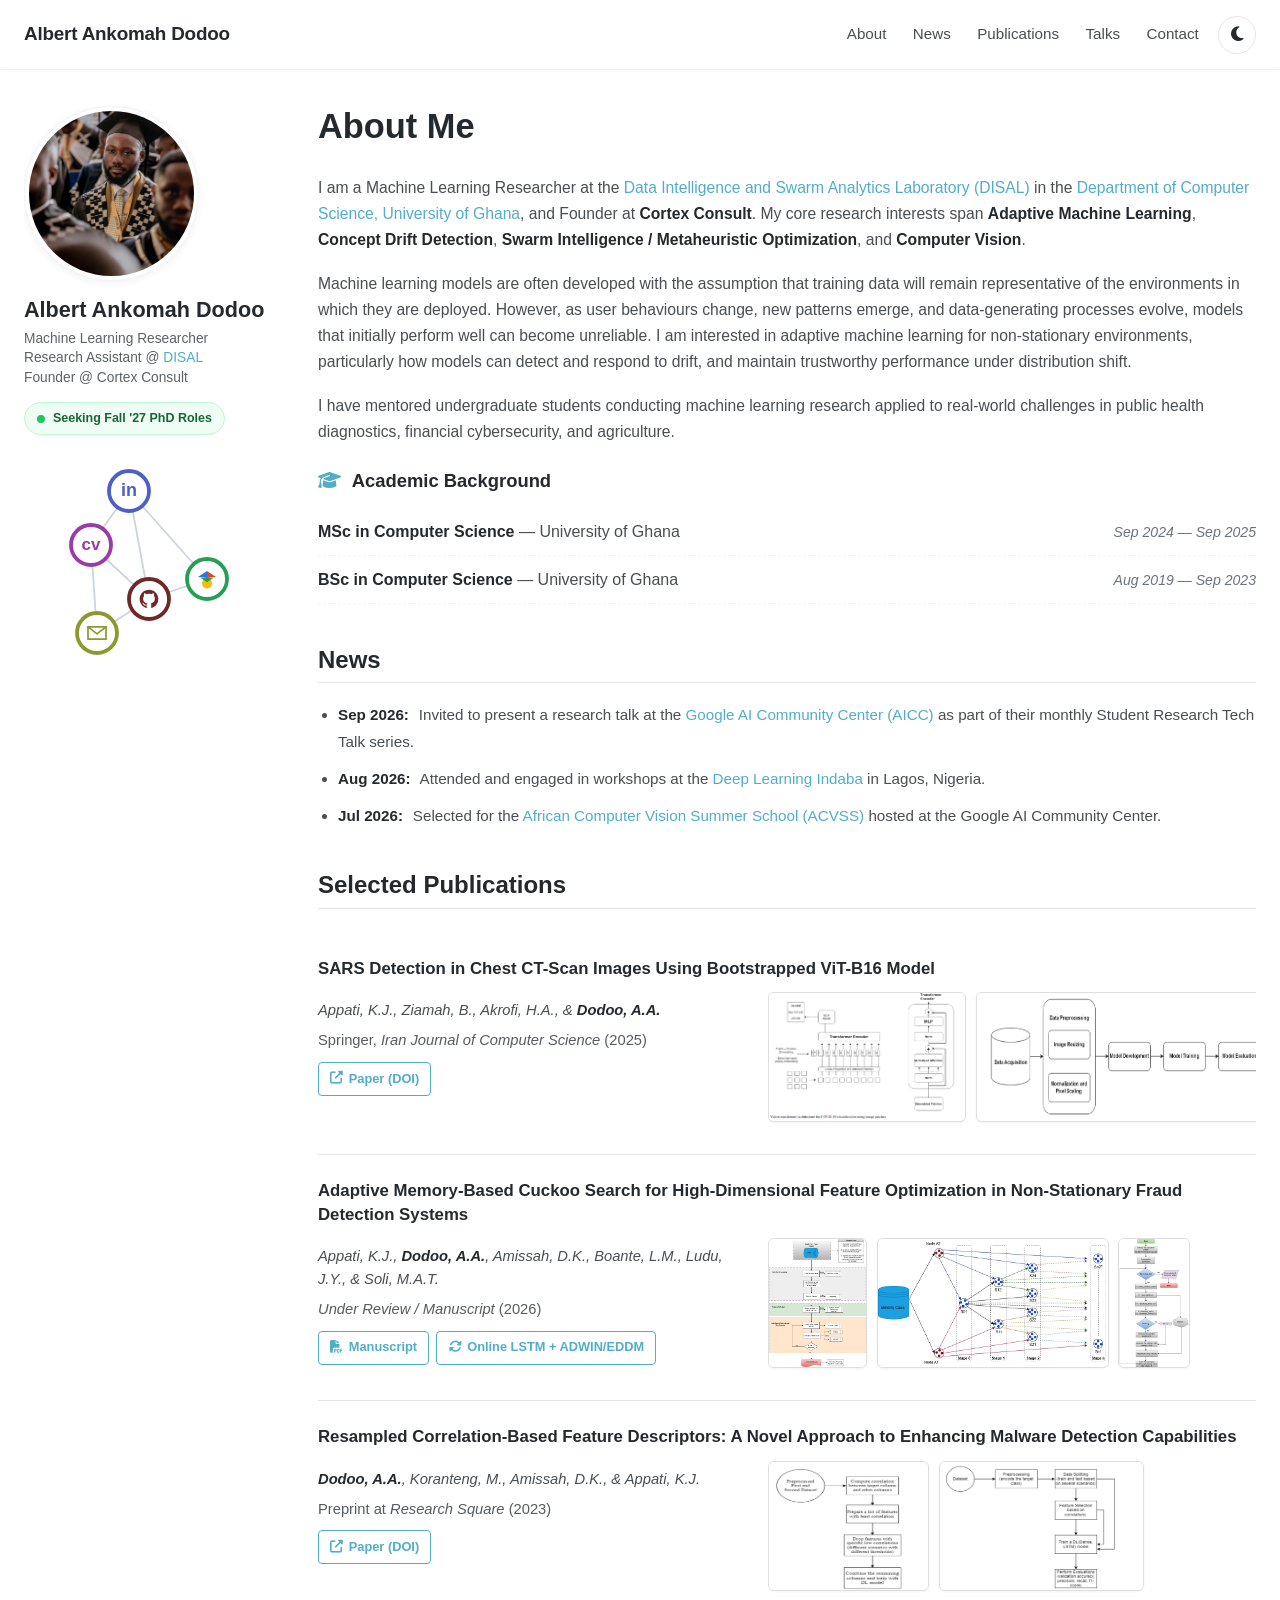
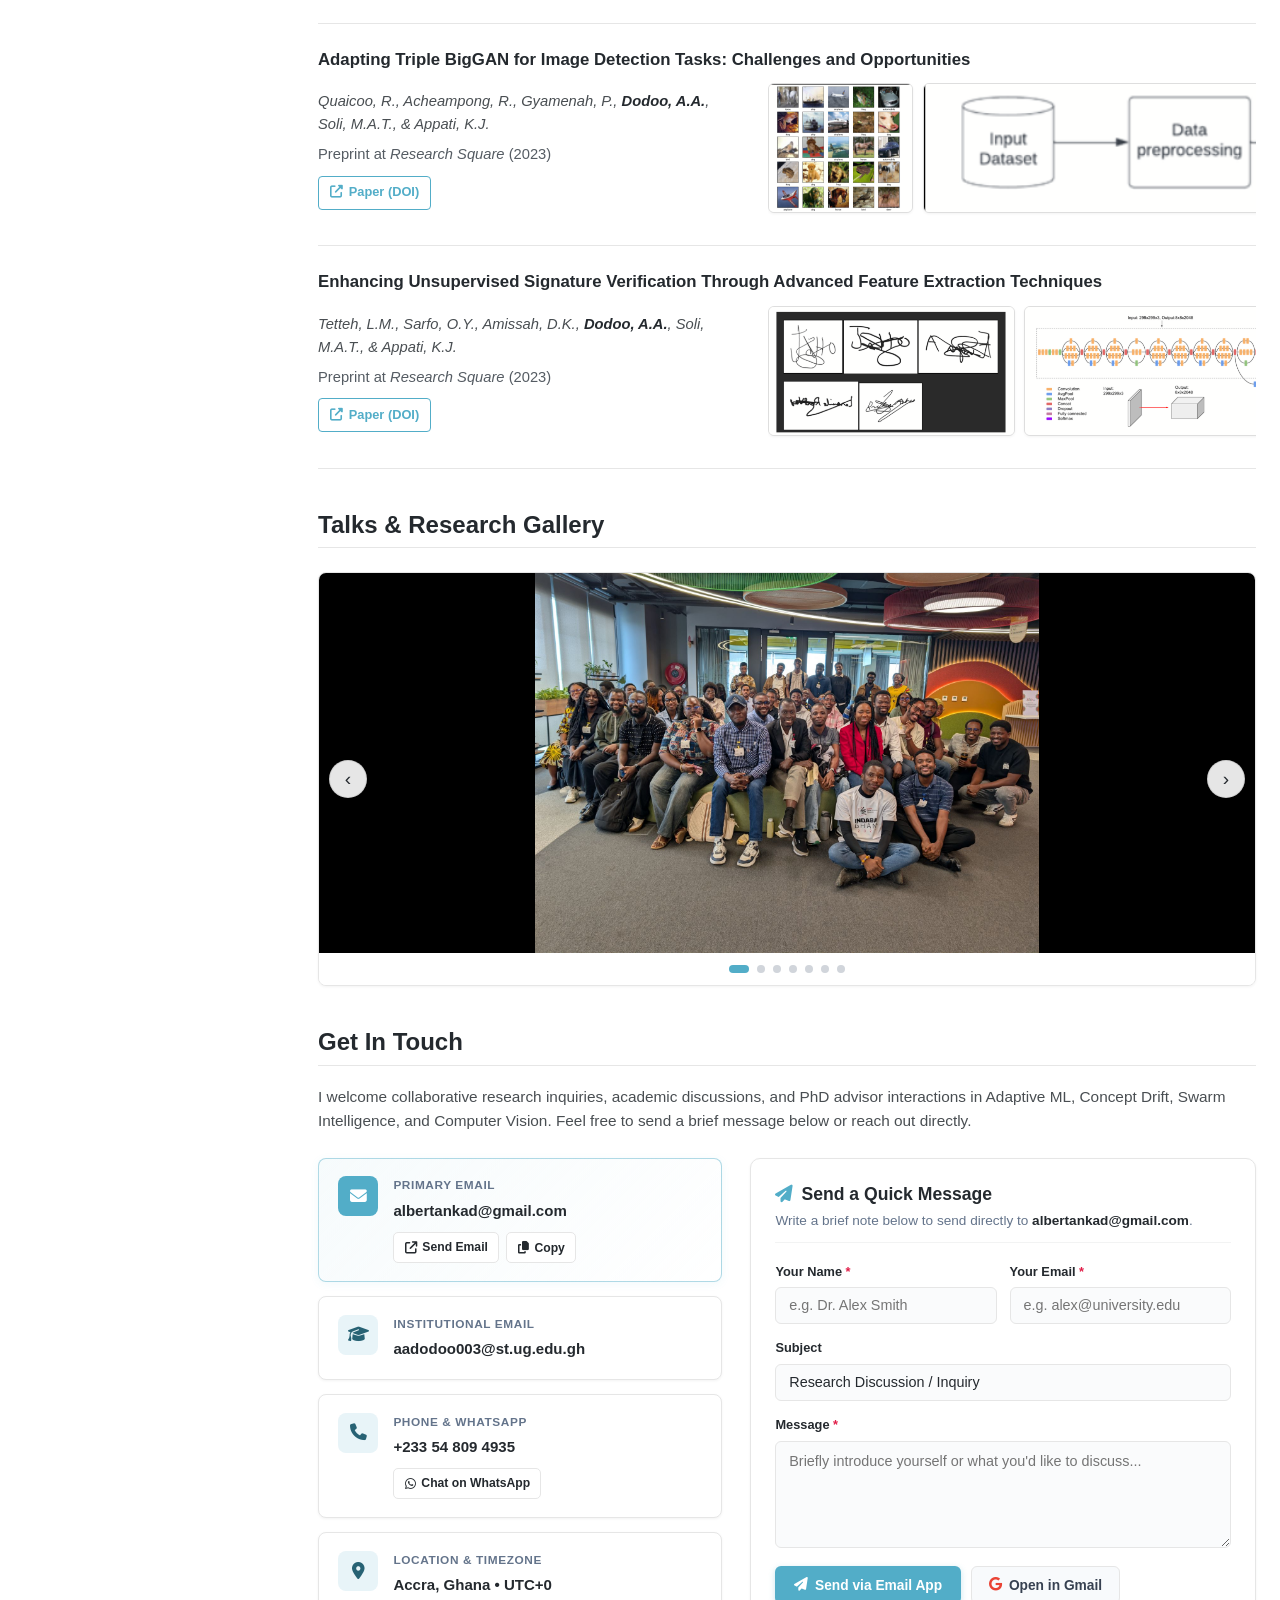
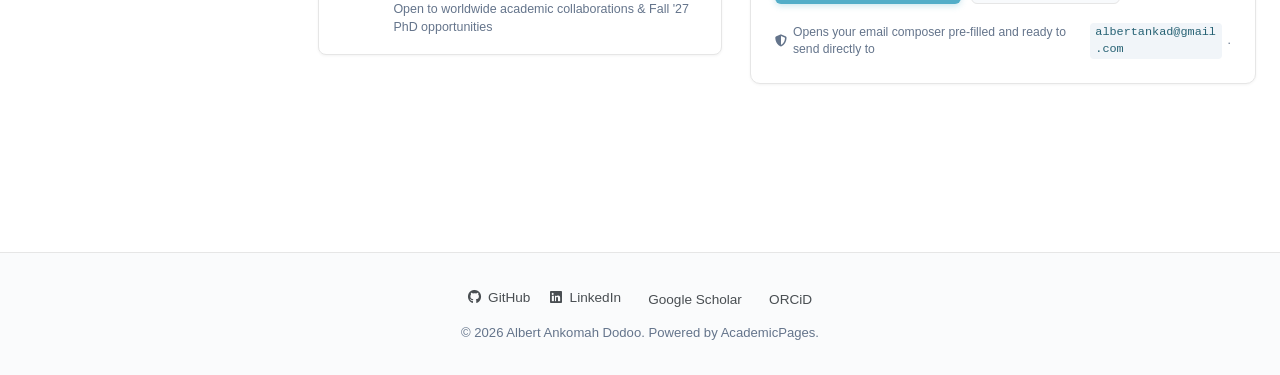
==== commit 7c0e62ff: "Replace top CV button with theme toggle and center footer information" ====
--- a/index.html
+++ b/index.html
@@ -25,7 +25,7 @@
     <meta http-equiv="Expires" content="0">
 
     <!-- Main Stylesheet (Versioned to break browser caching) -->
-    <link rel="stylesheet" href="style.css?v=4.3">
+    <link rel="stylesheet" href="style.css?v=4.4">
 <script>
         (function() {
             var savedTheme = localStorage.getItem('theme');
@@ -46,6 +46,13 @@
             <div class="masthead__menu">
                 <nav id="site-nav" class="greedy-nav">
                     <a class="masthead-title" href="#">Albert Ankomah Dodoo</a>
+                    <ul class="visible-links" id="nav-menu">
+                        <li><a href="#about">About</a></li>
+                        <li><a href="#news">News</a></li>
+                        <li><a href="#publications">Publications</a></li>
+                        <li><a href="#talks">Talks</a></li>
+                        <li><a href="#contact">Contact</a></li>
+                    </ul>
                     <div class="masthead__actions">
                         <button class="theme-toggle-btn" id="theme-toggle-btn" aria-label="Toggle dark/light mode" title="Toggle theme">
                             <i class="fas fa-moon" aria-hidden="true"></i>
@@ -54,14 +61,6 @@
                             <i class="fas fa-bars"></i>
                         </button>
                     </div>
-                    <ul class="visible-links" id="nav-menu">
-                        <li><a href="#about">About</a></li>
-                        <li><a href="#news">News</a></li>
-                        <li><a href="#publications">Publications</a></li>
-                        <li><a href="#talks">Talks</a></li>
-                        <li><a href="#contact">Contact</a></li>
-                        <li><a href="Curriculum Vitae_Albert Ankomah Dodoo.pdf" target="_blank" class="cv-link-btn"><i class="fas fa-file-pdf"></i> CV</a></li>
-                    </ul>
                 </nav>
             </div>
         </div>
@@ -452,7 +451,6 @@
         <footer>
             <div class="page__footer-follow">
                 <ul class="social-icons">
-                    <li><strong>Follow:</strong></li>
                     <li><a href="https://github.com/nanafork" target="_blank" rel="noopener"><i class="fab fa-github" aria-hidden="true"></i> GitHub</a></li>
                     <li><a href="https://www.linkedin.com/in/albert-ankomah-dodoo/" target="_blank" rel="noopener"><i class="fab fa-linkedin" aria-hidden="true"></i> LinkedIn</a></li>
                     <li><a href="https://scholar.google.com/citations?user=8UJVMjUAAAAJ&hl=en&oi=ao" target="_blank" rel="noopener"><i class="ai ai-google-scholar" aria-hidden="true"></i> Google Scholar</a></li>
@@ -466,7 +464,7 @@
     </div>
 
     <!-- JavaScript Interactions (Versioned to break browser caching) -->
-    <script src="script.js?v=4.3"></script>
+    <script src="script.js?v=4.4"></script>
 </body>
 
 </html>
--- a/style.css
+++ b/style.css
@@ -166,6 +166,7 @@
     min-width: 0;
     position: relative;
     background: transparent;
+    gap: 1rem;
 }
 
 .masthead-title {
@@ -188,6 +189,7 @@
     align-items: center;
     list-style: none;
     margin: 0;
+    margin-left: auto;
     padding: 0;
     gap: 1.25rem;
 }
@@ -1372,10 +1374,11 @@
 .page__footer {
     width: 100%;
     margin-top: 4rem;
-    background-color: #f2f3f3;
-    border-top: 1px solid #e6e6e6;
-    color: #6a737d;
+    background-color: var(--bg-offset);
+    border-top: 1px solid var(--border-color);
+    color: var(--text-muted);
     font-size: 0.85rem;
+    text-align: center;
 }
 
 .page__footer footer {
@@ -1383,28 +1386,38 @@
     margin-left: auto;
     margin-right: auto;
     padding: 2rem 1.5rem;
+    display: flex;
+    flex-direction: column;
+    align-items: center;
+    justify-content: center;
+    text-align: center;
 }
 
 .page__footer-follow {
     margin-bottom: 0.75rem;
+    display: flex;
+    justify-content: center;
+    width: 100%;
 }
 
 .page__footer-follow .social-icons {
     display: flex;
     flex-wrap: wrap;
     align-items: center;
-    gap: 1rem;
+    justify-content: center;
+    gap: 1.25rem;
     list-style: none;
     padding: 0;
     margin: 0;
 }
 
 .page__footer-follow .social-icons a {
-    color: #494e52;
+    color: var(--text-color);
     text-decoration: none;
     display: inline-flex;
     align-items: center;
-    gap: 0.4rem;
+    gap: 0.45rem;
+    font-weight: 500;
 }
 
 .page__footer-follow .social-icons a:hover {
@@ -1413,13 +1426,14 @@
 }
 
 .page__footer-copyright {
-    color: #6a737d;
+    color: var(--text-muted);
     font-size: 0.82rem;
     line-height: 1.5;
+    text-align: center;
 }
 
 .page__footer-copyright a {
-    color: #6a737d;
+    color: var(--text-muted);
 }
 
 .page__footer-copyright a:hover {
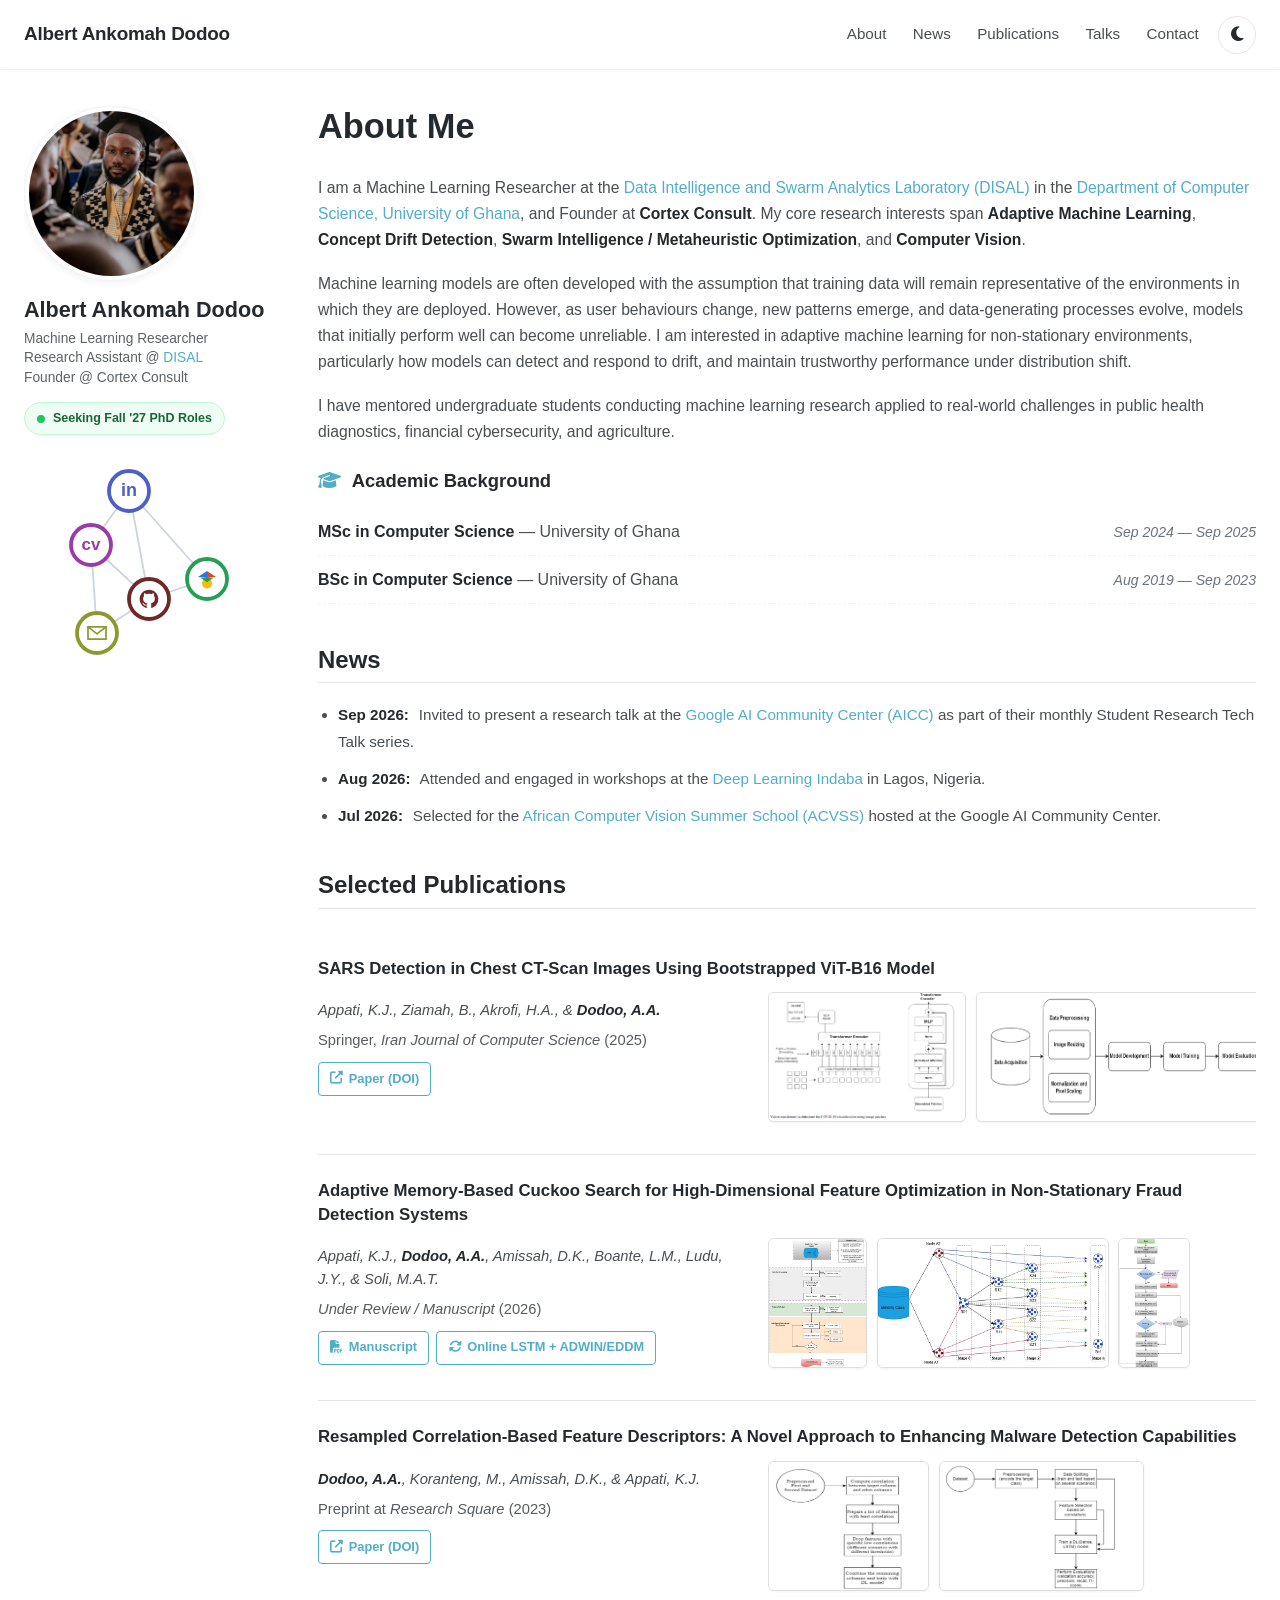
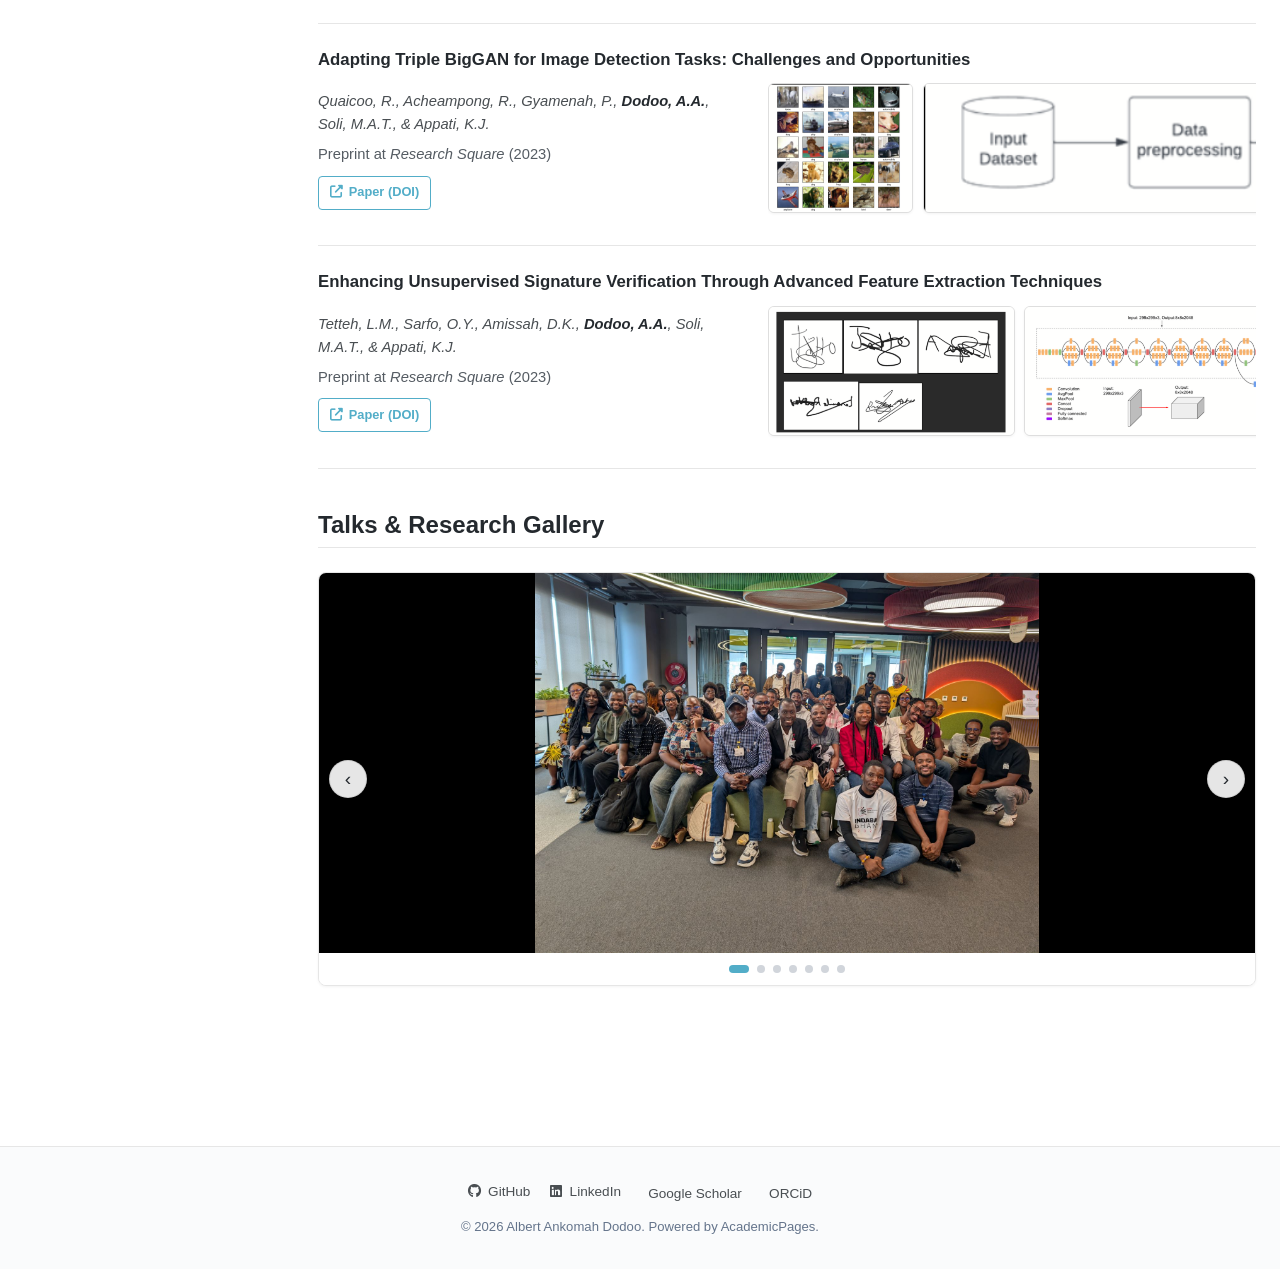
==== commit 3733aee7: "Move contact section to dedicated contact.html page" ====
--- a/index.html
+++ b/index.html
@@ -25,7 +25,7 @@
     <meta http-equiv="Expires" content="0">
 
     <!-- Main Stylesheet (Versioned to break browser caching) -->
-    <link rel="stylesheet" href="style.css?v=4.4">
+    <link rel="stylesheet" href="style.css?v=4.5">
 <script>
         (function() {
             var savedTheme = localStorage.getItem('theme');
@@ -51,7 +51,7 @@
                         <li><a href="#news">News</a></li>
                         <li><a href="#publications">Publications</a></li>
                         <li><a href="#talks">Talks</a></li>
-                        <li><a href="#contact">Contact</a></li>
+                        <li><a href="contact.html">Contact</a></li>
                     </ul>
                     <div class="masthead__actions">
                         <button class="theme-toggle-btn" id="theme-toggle-btn" aria-label="Toggle dark/light mode" title="Toggle theme">
@@ -321,118 +321,6 @@
 
                         <div class="carousel-dots" id="carousel-dots"></div>
                     </div>
-
-                    <!-- Contact Section -->
-                    <h2 id="contact" class="section-anchor">Get In Touch</h2>
-                    <p class="contact-intro">
-                        I welcome collaborative research inquiries, academic discussions, and PhD advisor interactions in Adaptive ML, Concept Drift, Swarm Intelligence, and Computer Vision. Feel free to send a brief message below or reach out directly.
-                    </p>
-
-                    <div class="contact-wrapper">
-                        <!-- Direct Contact Cards -->
-                        <div class="contact-info-cards">
-                            <!-- Primary Email Card -->
-                            <div class="contact-card contact-card--primary">
-                                <div class="contact-card__icon">
-                                    <i class="fas fa-envelope"></i>
-                                </div>
-                                <div class="contact-card__content">
-                                    <span class="contact-card__label">Primary Email</span>
-                                    <a href="mailto:albertankad@gmail.com" class="contact-card__value">albertankad@gmail.com</a>
-                                    <div class="contact-card__actions">
-                                        <a href="mailto:albertankad@gmail.com" class="contact-action-btn" title="Open Mail App">
-                                            <i class="fas fa-arrow-up-right-from-square"></i> Send Email
-                                        </a>
-                                        <button type="button" class="contact-action-btn copy-email-btn" data-email="albertankad@gmail.com" title="Copy to clipboard">
-                                            <i class="fas fa-copy"></i> <span>Copy</span>
-                                        </button>
-                                    </div>
-                                </div>
-                            </div>
-
-                            <!-- Institutional / Student Email -->
-                            <div class="contact-card">
-                                <div class="contact-card__icon">
-                                    <i class="fas fa-graduation-cap"></i>
-                                </div>
-                                <div class="contact-card__content">
-                                    <span class="contact-card__label">Institutional Email</span>
-                                    <a href="mailto:aadodoo003@st.ug.edu.gh" class="contact-card__value">aadodoo003@st.ug.edu.gh</a>
-                                </div>
-                            </div>
-
-                            <!-- Phone & WhatsApp -->
-                            <div class="contact-card">
-                                <div class="contact-card__icon">
-                                    <i class="fas fa-phone"></i>
-                                </div>
-                                <div class="contact-card__content">
-                                    <span class="contact-card__label">Phone &amp; WhatsApp</span>
-                                    <a href="tel:+233548094935" class="contact-card__value">+233 54 809 4935</a>
-                                    <div class="contact-card__actions">
-                                        <a href="https://wa.me/233548094935" target="_blank" rel="noopener" class="contact-action-btn whatsapp-btn">
-                                            <i class="fab fa-whatsapp"></i> Chat on WhatsApp
-                                        </a>
-                                    </div>
-                                </div>
-                            </div>
-
-                            <!-- Location & Availability -->
-                            <div class="contact-card">
-                                <div class="contact-card__icon">
-                                    <i class="fas fa-location-dot"></i>
-                                </div>
-                                <div class="contact-card__content">
-                                    <span class="contact-card__label">Location &amp; Timezone</span>
-                                    <span class="contact-card__value">Accra, Ghana &bull; UTC+0</span>
-                                    <span class="contact-card__subtext">Open to worldwide academic collaborations &amp; Fall '27 PhD opportunities</span>
-                                </div>
-                            </div>
-                        </div>
-
-                        <!-- Quick Email Form -->
-                        <div class="contact-form-container">
-                            <div class="contact-form-header">
-                                <h3><i class="fas fa-paper-plane"></i> Send a Quick Message</h3>
-                                <p>Write a brief note below to send directly to <strong>albertankad@gmail.com</strong>.</p>
-                            </div>
-
-                            <form id="contact-quick-form" class="contact-form">
-                                <div class="form-row">
-                                    <div class="form-group">
-                                        <label for="contact-name">Your Name <span class="required">*</span></label>
-                                        <input type="text" id="contact-name" name="name" required placeholder="e.g. Dr. Alex Smith">
-                                    </div>
-                                    <div class="form-group">
-                                        <label for="contact-email">Your Email <span class="required">*</span></label>
-                                        <input type="email" id="contact-email" name="email" required placeholder="e.g. alex@university.edu">
-                                    </div>
-                                </div>
-
-                                <div class="form-group">
-                                    <label for="contact-subject">Subject</label>
-                                    <input type="text" id="contact-subject" name="subject" placeholder="e.g. Research Collaboration / PhD Opportunity" value="Research Discussion / Inquiry">
-                                </div>
-
-                                <div class="form-group">
-                                    <label for="contact-message">Message <span class="required">*</span></label>
-                                    <textarea id="contact-message" name="message" rows="4" required placeholder="Briefly introduce yourself or what you'd like to discuss..."></textarea>
-                                </div>
-
-                                <div class="form-buttons">
-                                    <button type="submit" class="btn-send-email">
-                                        <i class="fas fa-paper-plane"></i> Send via Email App
-                                    </button>
-                                    <button type="button" id="btn-send-gmail" class="btn-send-gmail">
-                                        <i class="fab fa-google"></i> Open in Gmail
-                                    </button>
-                                </div>
-                                <p class="form-help-text">
-                                    <i class="fas fa-shield-alt"></i> Opens your email composer pre-filled and ready to send directly to <code>albertankad@gmail.com</code>.
-                                </p>
-                            </form>
-                        </div>
-                    </div>
                 </section>
 
                 <footer class="page__meta"></footer>
@@ -464,7 +352,7 @@
     </div>
 
     <!-- JavaScript Interactions (Versioned to break browser caching) -->
-    <script src="script.js?v=4.4"></script>
+    <script src="script.js?v=4.5"></script>
 </body>
 
 </html>
--- a/style.css
+++ b/style.css
@@ -204,9 +204,11 @@
     white-space: nowrap;
 }
 
-.visible-links li a:hover {
+.visible-links li a:hover,
+.visible-links li a.active-nav {
     color: var(--primary-color);
     text-decoration: none;
+    font-weight: 600;
 }
 
 .cv-link-btn {
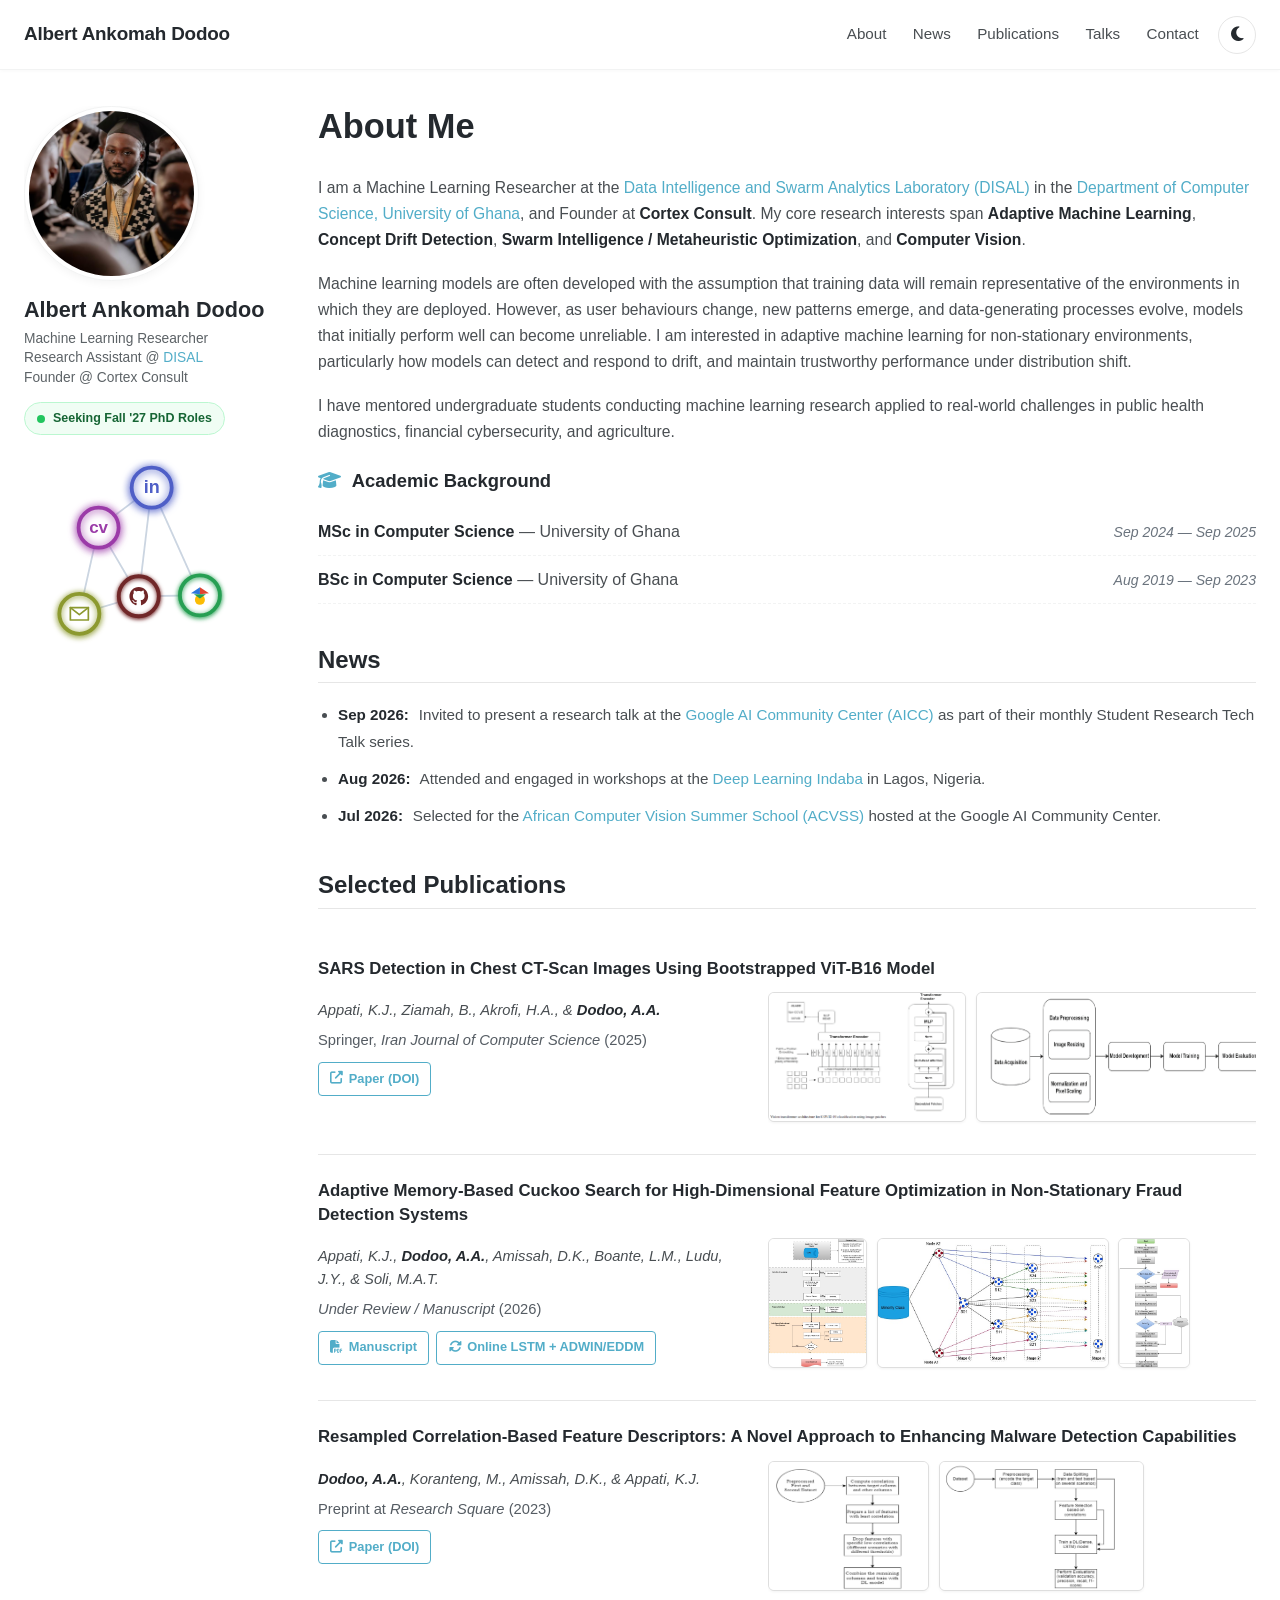
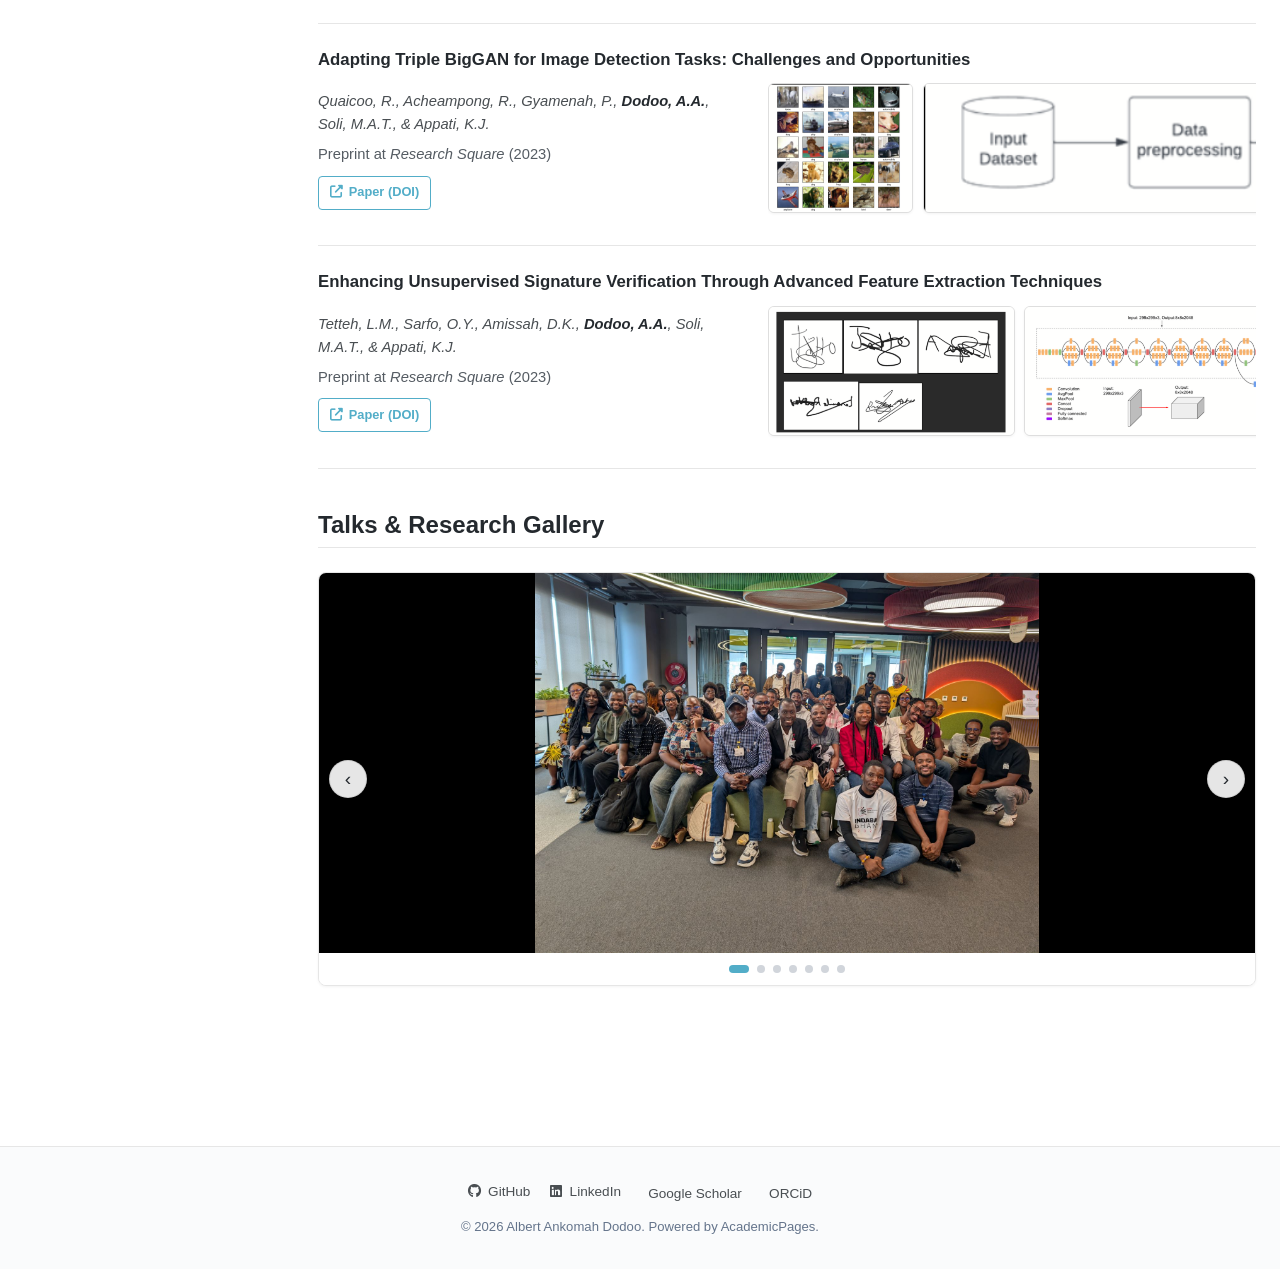
==== commit fabf6ac6: "Add slow ambient rotation and soft pulse dazzle to constellation network" ====
--- a/index.html
+++ b/index.html
@@ -352,7 +352,7 @@
     </div>
 
     <!-- JavaScript Interactions (Versioned to break browser caching) -->
-    <script src="script.js?v=4.5"></script>
+    <script src="script.js?v=4.6"></script>
 </body>
 
 </html>
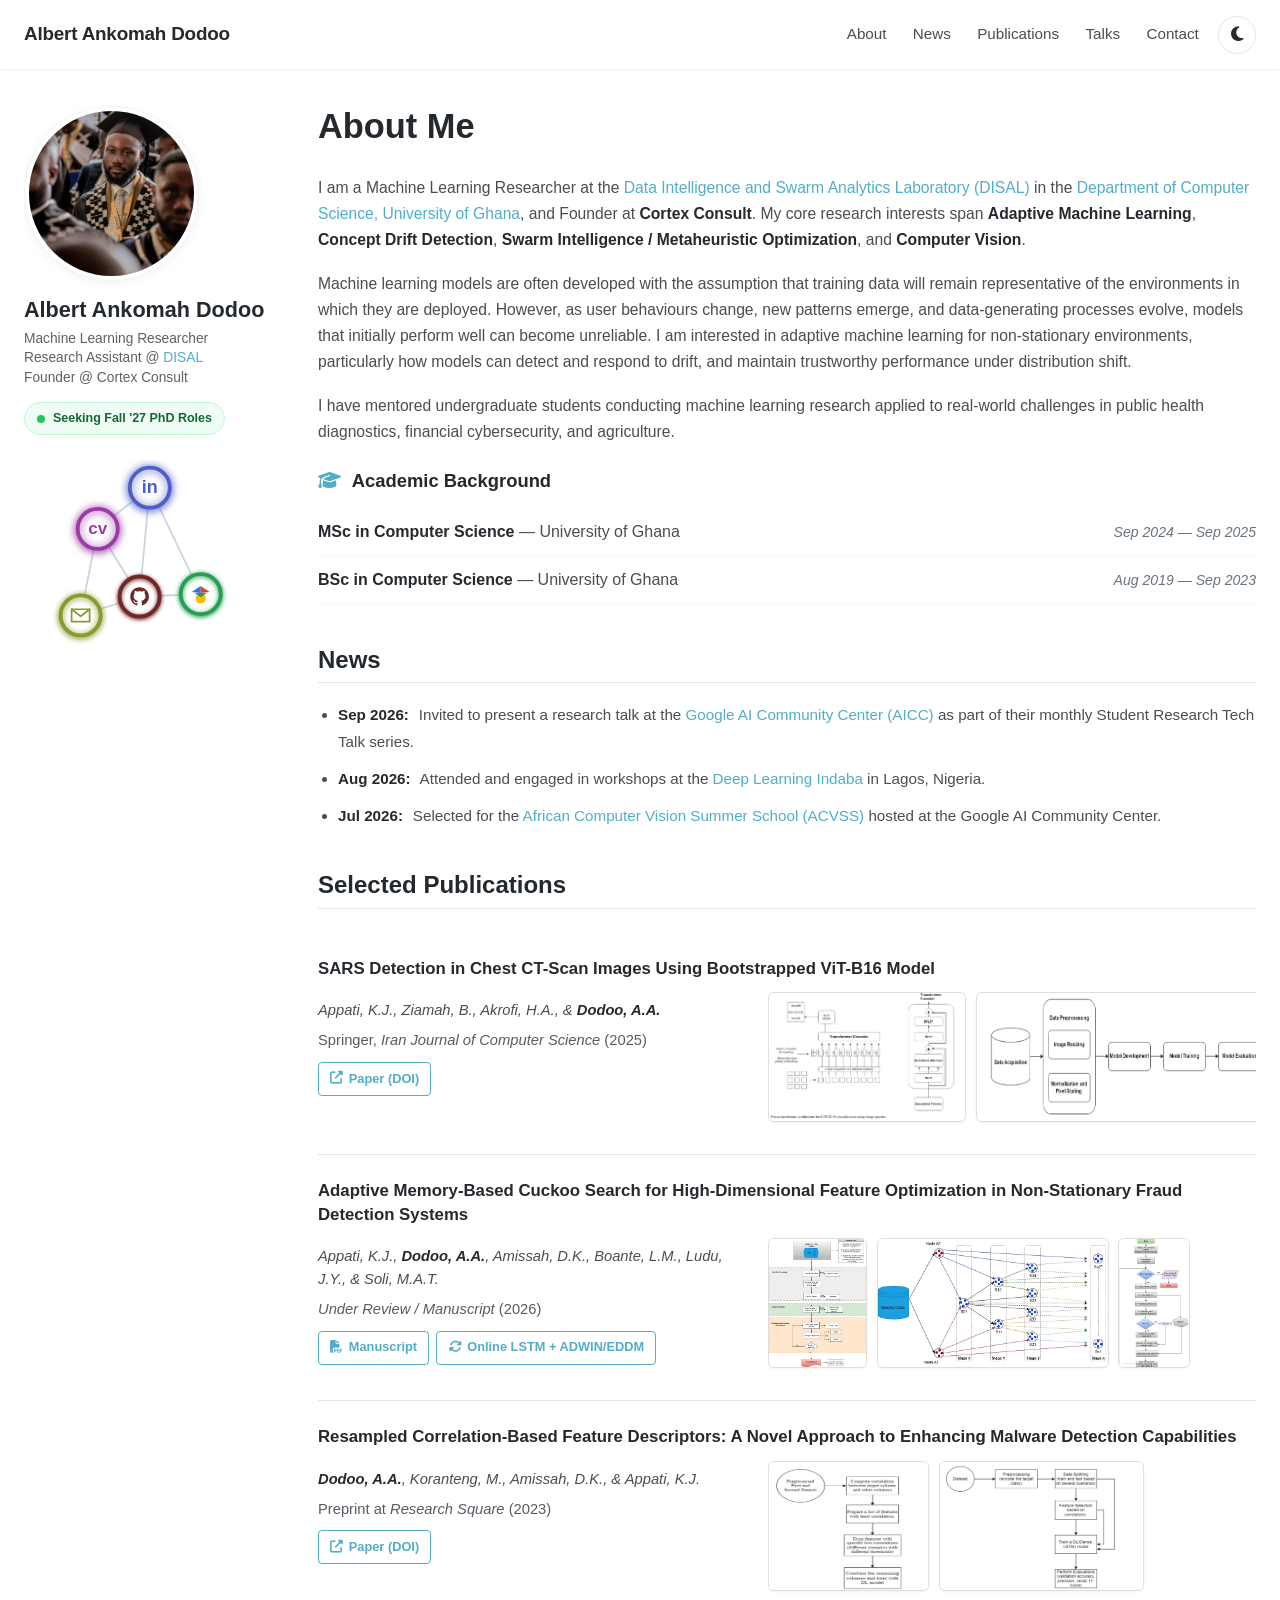
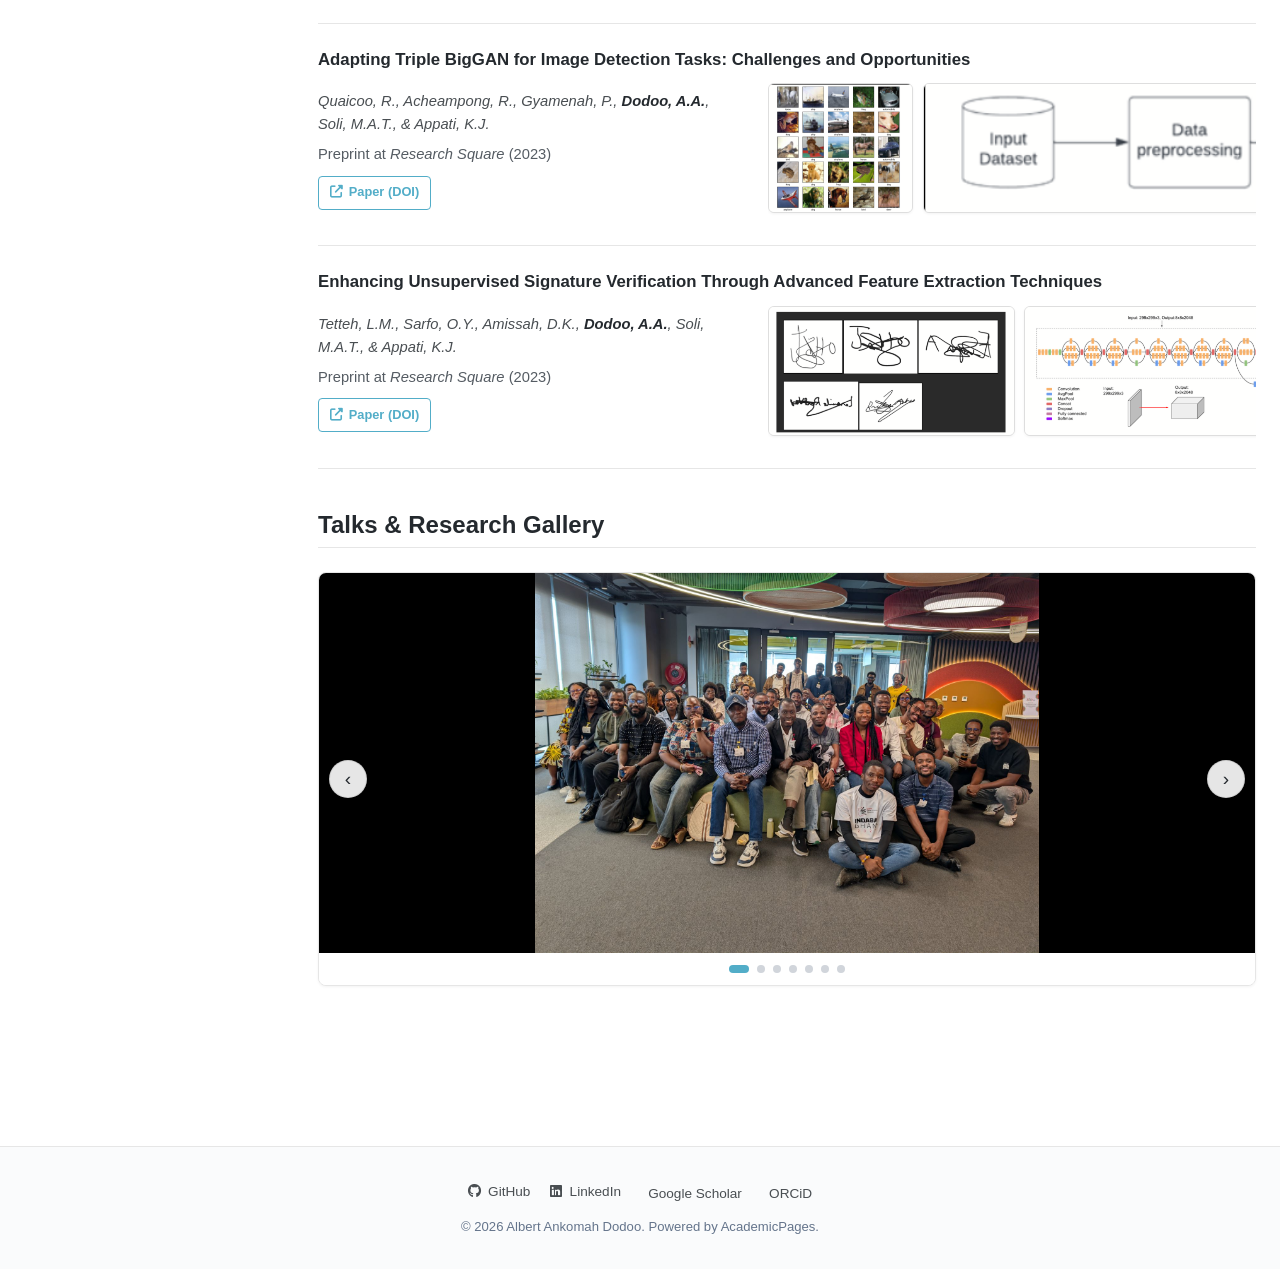
==== commit 3eb72aa6: "Pause constellation rotation on hover/interaction and resume on pointer leave" ====
--- a/index.html
+++ b/index.html
@@ -352,7 +352,7 @@
     </div>
 
     <!-- JavaScript Interactions (Versioned to break browser caching) -->
-    <script src="script.js?v=4.6"></script>
+    <script src="script.js?v=4.7"></script>
 </body>
 
 </html>
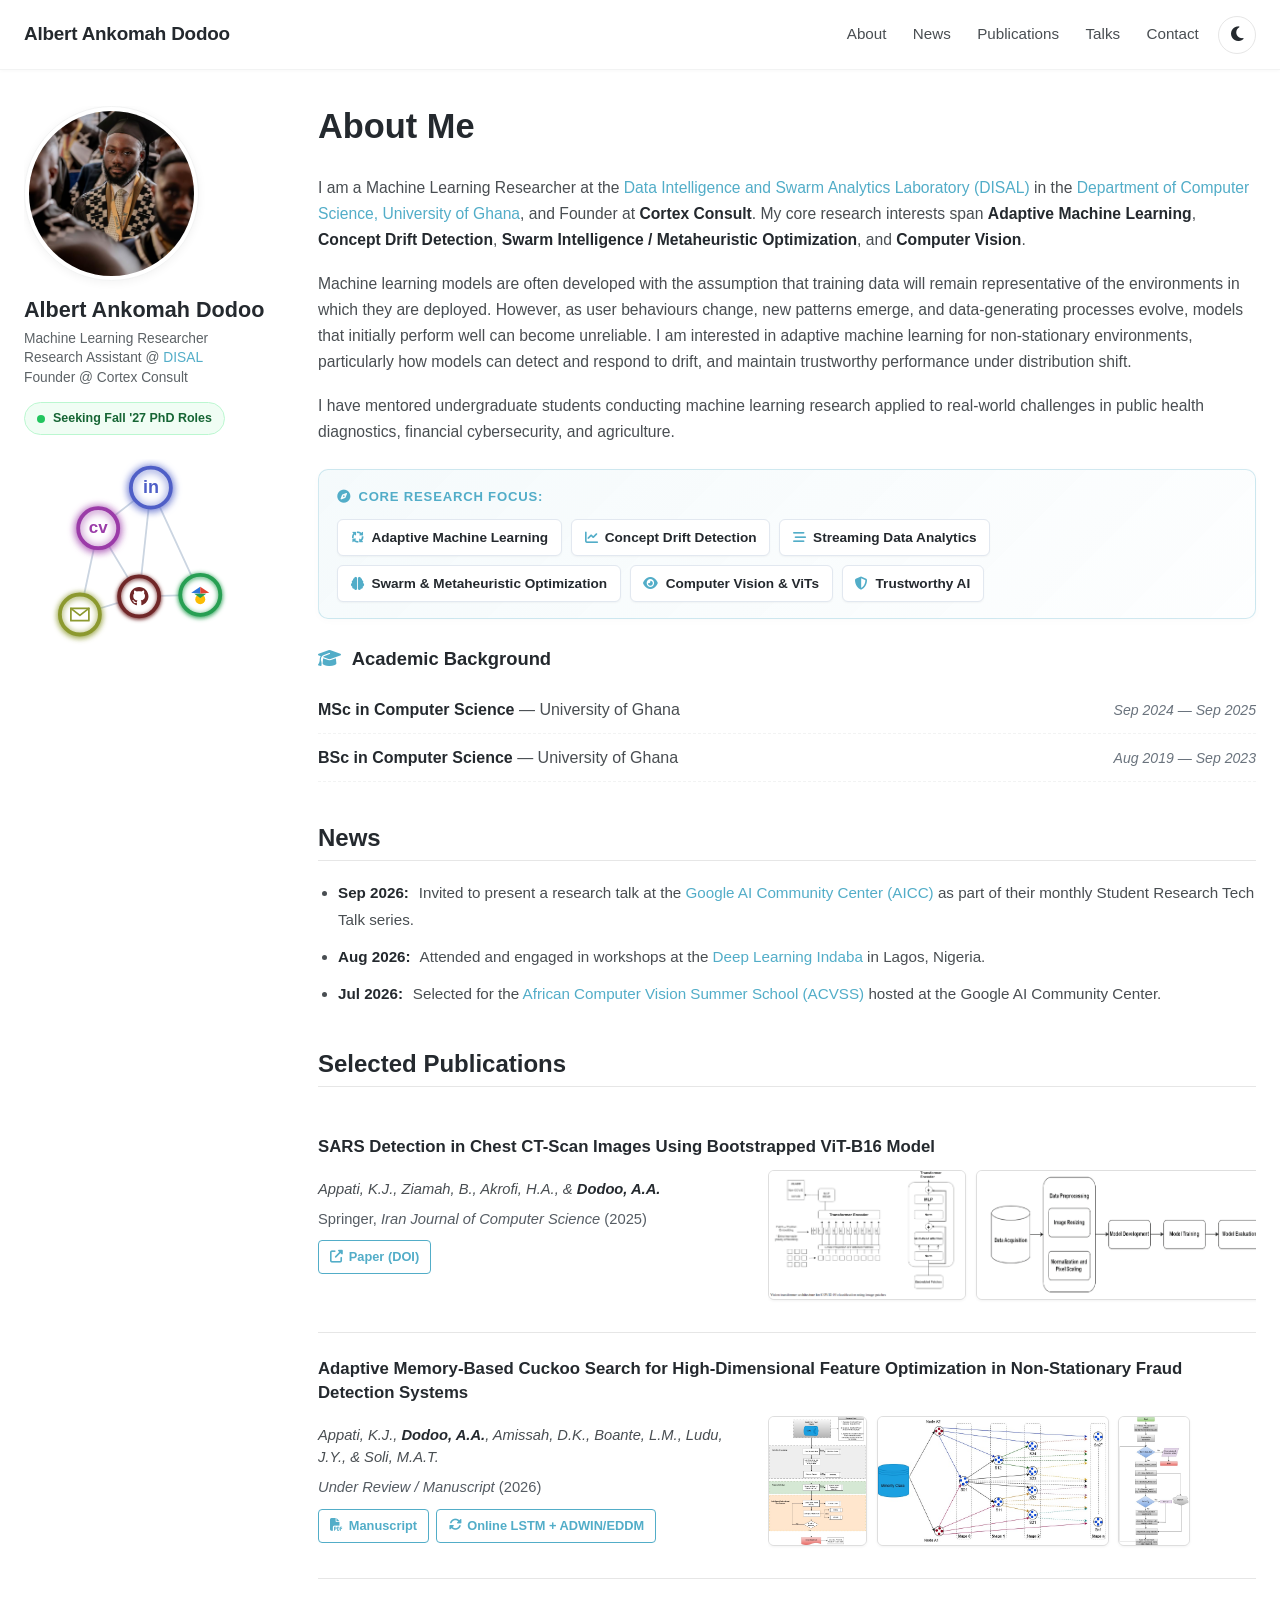
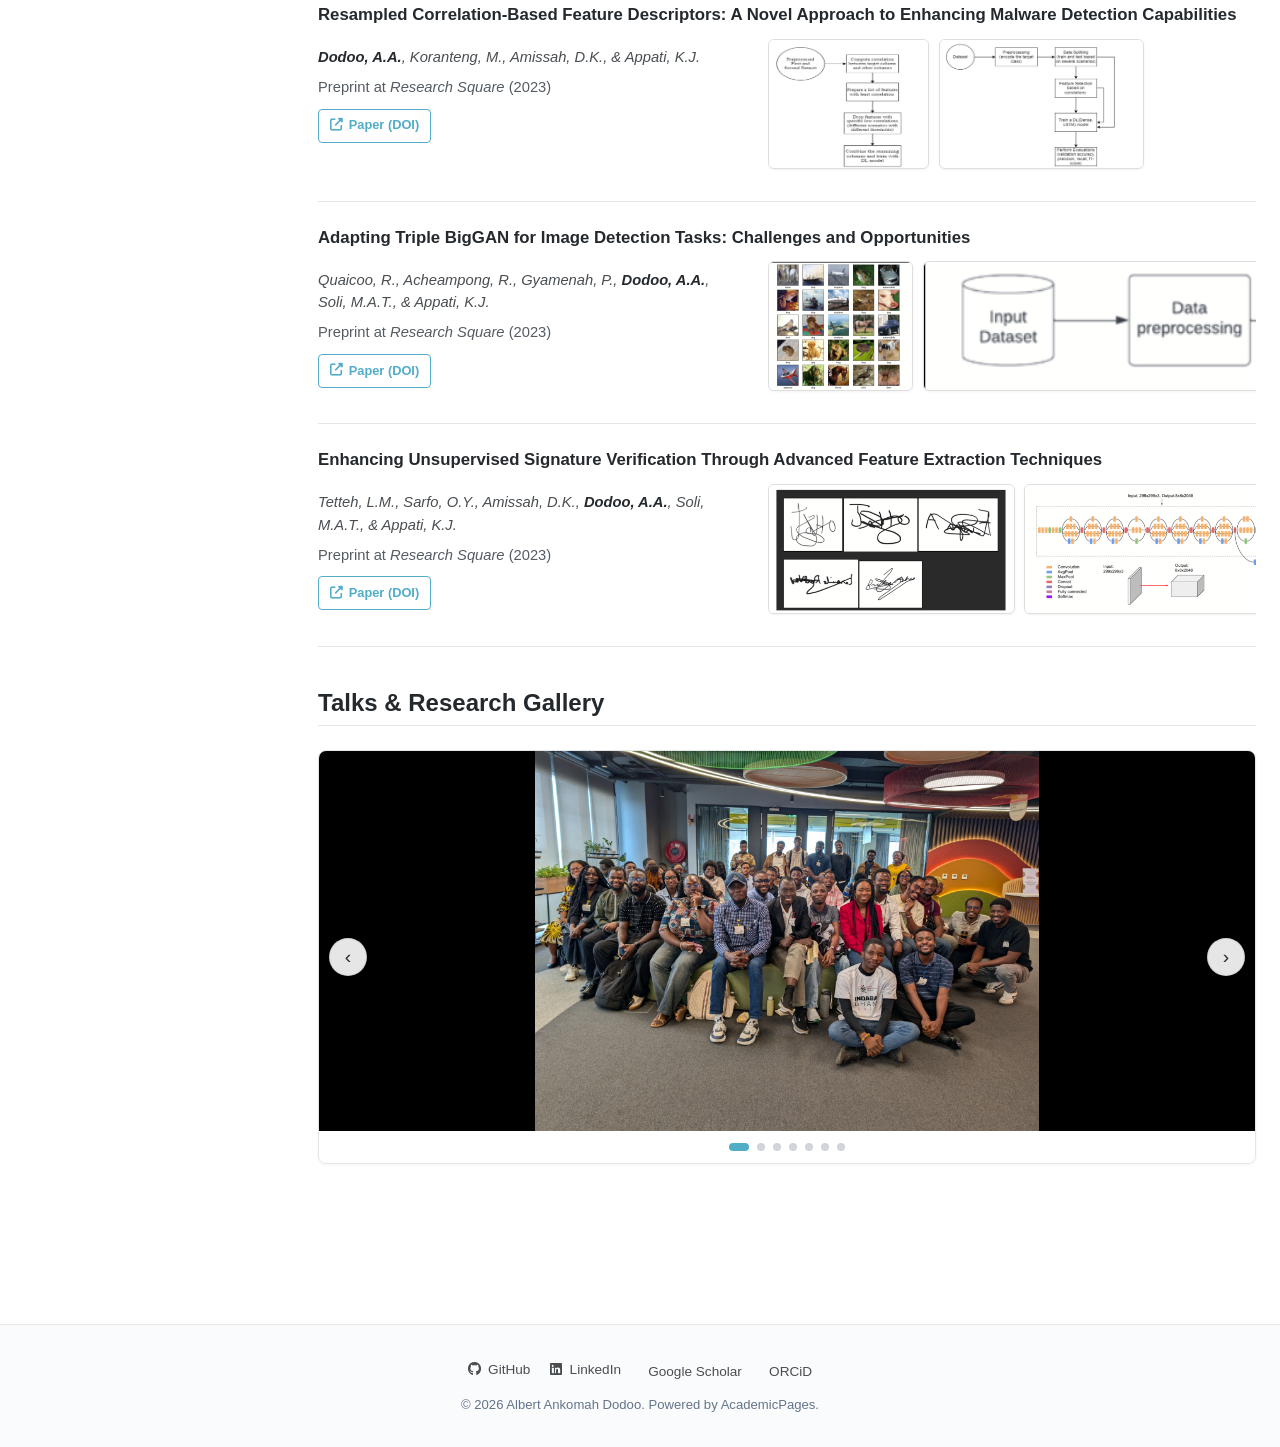
==== commit a4094885: "Add clean Research Focus tag grid beneath bio section" ====
--- a/index.html
+++ b/index.html
@@ -25,7 +25,7 @@
     <meta http-equiv="Expires" content="0">
 
     <!-- Main Stylesheet (Versioned to break browser caching) -->
-    <link rel="stylesheet" href="style.css?v=4.5">
+    <link rel="stylesheet" href="style.css?v=4.8">
 <script>
         (function() {
             var savedTheme = localStorage.getItem('theme');
@@ -129,6 +129,19 @@
                         I have mentored undergraduate students conducting machine learning research applied to real-world challenges in public health diagnostics, financial cybersecurity, and agriculture.
                     </p>
 
+                    <!-- Core Research Focus Matrix -->
+                    <div class="research-focus-container">
+                        <span class="research-focus-label"><i class="fa-solid fa-compass" aria-hidden="true"></i> Core Research Focus:</span>
+                        <div class="research-tags-grid">
+                            <span class="research-tag"><i class="fa-solid fa-arrows-spin"></i> Adaptive Machine Learning</span>
+                            <span class="research-tag"><i class="fa-solid fa-chart-line"></i> Concept Drift Detection</span>
+                            <span class="research-tag"><i class="fa-solid fa-stream"></i> Streaming Data Analytics</span>
+                            <span class="research-tag"><i class="fa-solid fa-brain"></i> Swarm &amp; Metaheuristic Optimization</span>
+                            <span class="research-tag"><i class="fa-solid fa-eye"></i> Computer Vision &amp; ViTs</span>
+                            <span class="research-tag"><i class="fa-solid fa-shield-halved"></i> Trustworthy AI</span>
+                        </div>
+                    </div>
+
                     <!-- Academic Background -->
                     <div class="academic-background">
                         <h3 style="margin-top: 1.5rem; margin-bottom: 0.5rem;"><i class="fa-solid fa-graduation-cap" style="color: var(--primary-color); margin-right: 0.4rem;"></i> Academic Background</h3>
--- a/style.css
+++ b/style.css
@@ -617,6 +617,89 @@
     position: relative;
 }
 
+/* Core Research Focus Grid Matrix */
+.research-focus-container {
+    margin: 1.5rem 0 1.75rem;
+    padding: 1rem 1.15rem;
+    background: linear-gradient(135deg, rgba(82, 173, 200, 0.06) 0%, rgba(82, 173, 200, 0.01) 100%);
+    border: 1px solid rgba(82, 173, 200, 0.25);
+    border-radius: 10px;
+    box-shadow: 0 2px 8px rgba(0, 0, 0, 0.02);
+}
+
+.research-focus-label {
+    display: flex;
+    align-items: center;
+    gap: 0.45rem;
+    font-size: 0.82rem;
+    font-weight: 700;
+    text-transform: uppercase;
+    letter-spacing: 0.06em;
+    color: var(--primary-color);
+    margin-bottom: 0.75rem;
+}
+
+.research-tags-grid {
+    display: flex;
+    flex-wrap: wrap;
+    gap: 0.55rem;
+}
+
+.research-tag {
+    display: inline-flex;
+    align-items: center;
+    gap: 0.45rem;
+    padding: 0.42rem 0.8rem;
+    background: #ffffff;
+    border: 1px solid #e2e8f0;
+    border-radius: 6px;
+    font-size: 0.85rem;
+    font-weight: 600;
+    color: var(--heading-color);
+    box-shadow: 0 1px 2px rgba(0, 0, 0, 0.04);
+    transition: all 0.2s cubic-bezier(0.25, 0.8, 0.25, 1);
+    cursor: default;
+}
+
+.research-tag i {
+    color: var(--primary-color);
+    font-size: 0.82rem;
+    transition: transform 0.2s ease;
+}
+
+.research-tag:hover {
+    transform: translateY(-2px);
+    border-color: var(--primary-color);
+    background: var(--primary-light);
+    color: var(--primary-dark);
+    box-shadow: 0 4px 10px rgba(82, 173, 200, 0.18);
+}
+
+.research-tag:hover i {
+    transform: scale(1.15);
+}
+
+/* Dark mode adjustments for Research Focus */
+[data-theme="dark"] .research-focus-container {
+    background: linear-gradient(135deg, rgba(98, 195, 224, 0.08) 0%, rgba(98, 195, 224, 0.02) 100%);
+    border-color: rgba(98, 195, 224, 0.25);
+    box-shadow: 0 2px 8px rgba(0, 0, 0, 0.25);
+}
+
+[data-theme="dark"] .research-tag {
+    background: #1e293b;
+    border-color: #334155;
+    color: #e2e8f0;
+    box-shadow: 0 1px 3px rgba(0, 0, 0, 0.3);
+}
+
+[data-theme="dark"] .research-tag:hover {
+    background: #163340;
+    border-color: var(--primary-color);
+    color: #f1f5f9;
+    box-shadow: 0 4px 12px rgba(0, 0, 0, 0.4);
+}
+
 /* Academic Background List */
 .academic-list {
     list-style: none;
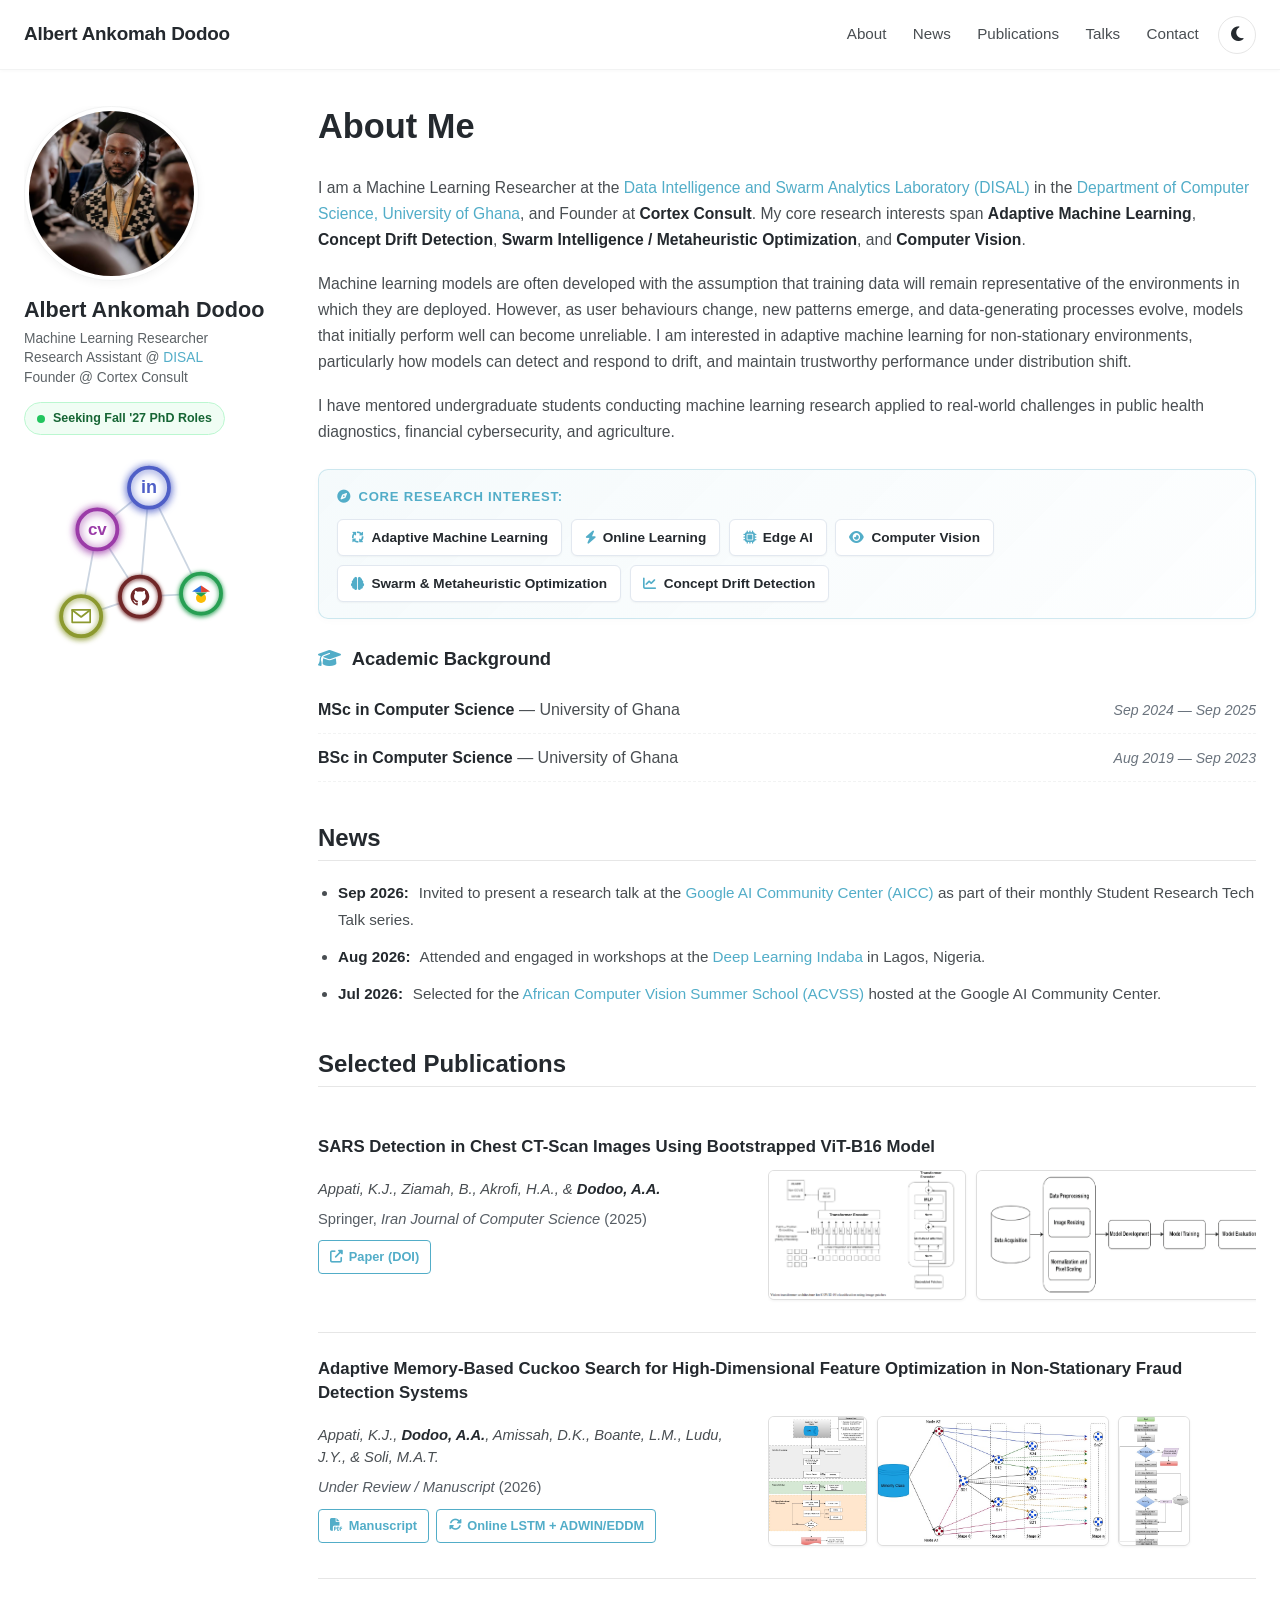
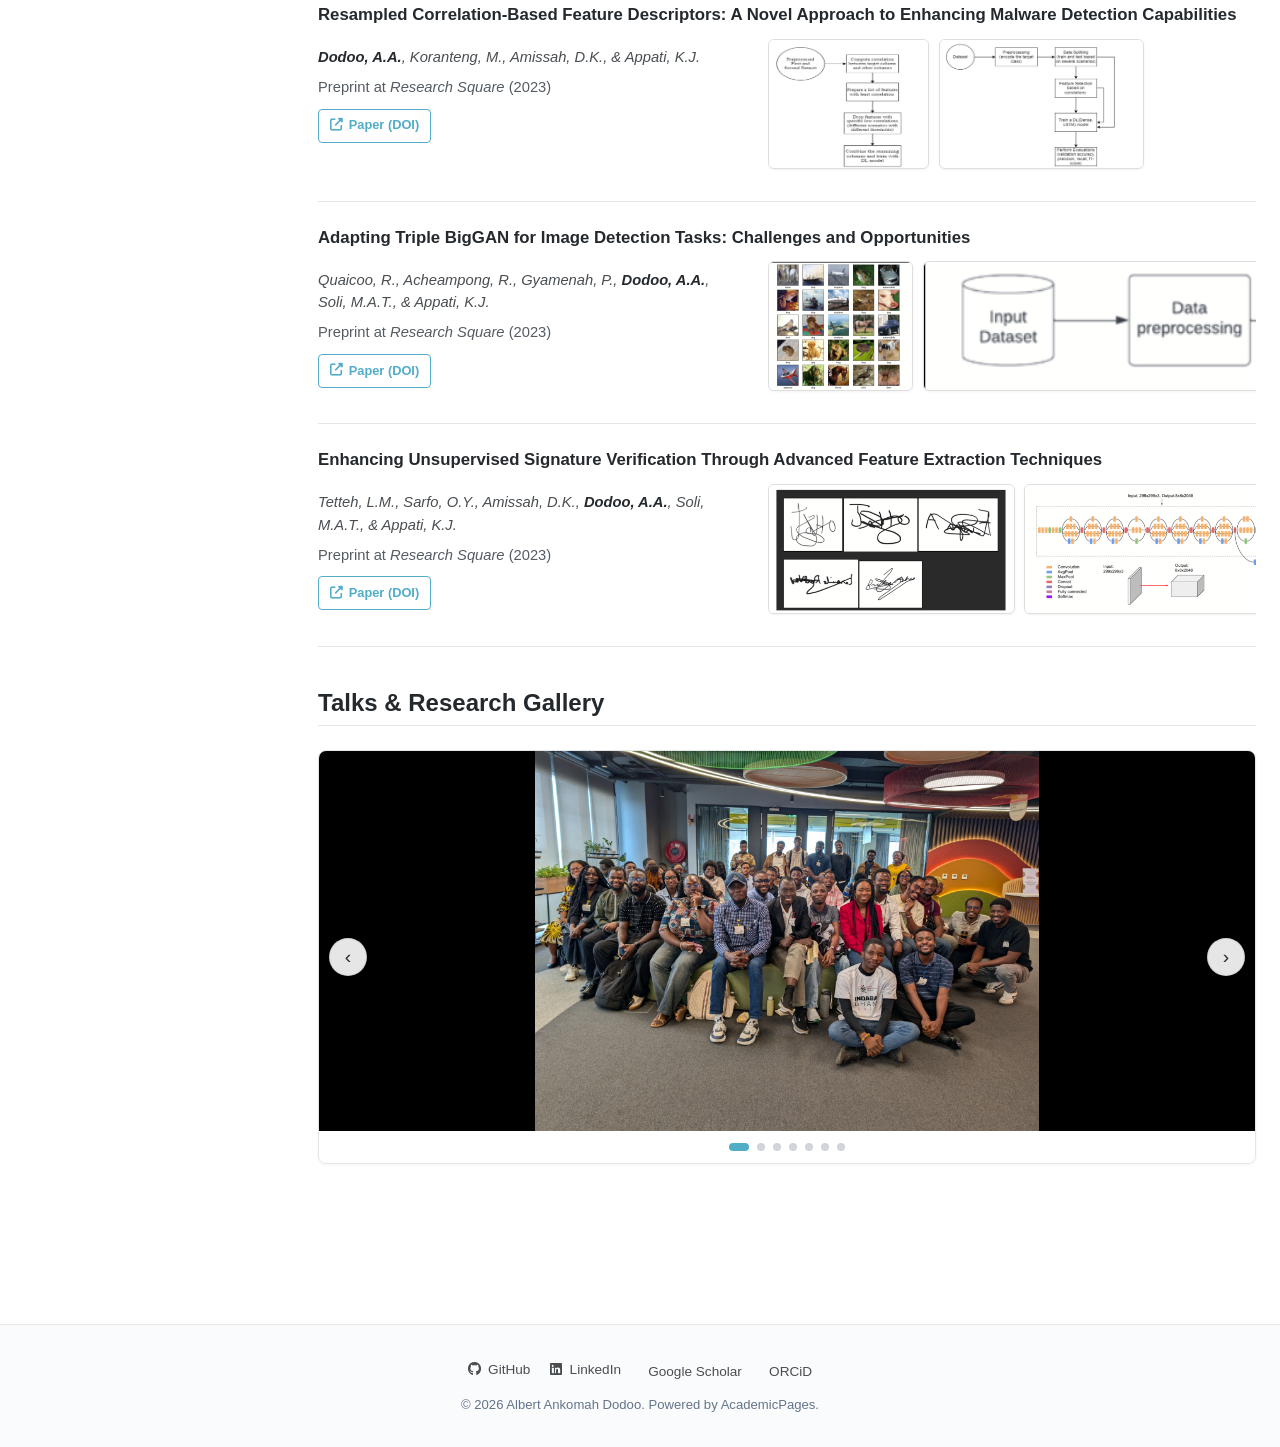
==== commit 0e6c9575: "Update research focus label to Core Research Interest with requested tags" ====
--- a/index.html
+++ b/index.html
@@ -25,7 +25,7 @@
     <meta http-equiv="Expires" content="0">
 
     <!-- Main Stylesheet (Versioned to break browser caching) -->
-    <link rel="stylesheet" href="style.css?v=4.8">
+    <link rel="stylesheet" href="style.css?v=4.9">
 <script>
         (function() {
             var savedTheme = localStorage.getItem('theme');
@@ -129,16 +129,16 @@
                         I have mentored undergraduate students conducting machine learning research applied to real-world challenges in public health diagnostics, financial cybersecurity, and agriculture.
                     </p>
 
-                    <!-- Core Research Focus Matrix -->
+                    <!-- Core Research Interest Matrix -->
                     <div class="research-focus-container">
-                        <span class="research-focus-label"><i class="fa-solid fa-compass" aria-hidden="true"></i> Core Research Focus:</span>
+                        <span class="research-focus-label"><i class="fa-solid fa-compass" aria-hidden="true"></i> Core Research Interest:</span>
                         <div class="research-tags-grid">
                             <span class="research-tag"><i class="fa-solid fa-arrows-spin"></i> Adaptive Machine Learning</span>
+                            <span class="research-tag"><i class="fa-solid fa-bolt"></i> Online Learning</span>
+                            <span class="research-tag"><i class="fa-solid fa-microchip"></i> Edge AI</span>
+                            <span class="research-tag"><i class="fa-solid fa-eye"></i> Computer Vision</span>
+                            <span class="research-tag"><i class="fa-solid fa-brain"></i> Swarm &amp; Metaheuristic Optimization</span>
                             <span class="research-tag"><i class="fa-solid fa-chart-line"></i> Concept Drift Detection</span>
-                            <span class="research-tag"><i class="fa-solid fa-stream"></i> Streaming Data Analytics</span>
-                            <span class="research-tag"><i class="fa-solid fa-brain"></i> Swarm &amp; Metaheuristic Optimization</span>
-                            <span class="research-tag"><i class="fa-solid fa-eye"></i> Computer Vision &amp; ViTs</span>
-                            <span class="research-tag"><i class="fa-solid fa-shield-halved"></i> Trustworthy AI</span>
                         </div>
                     </div>
 
